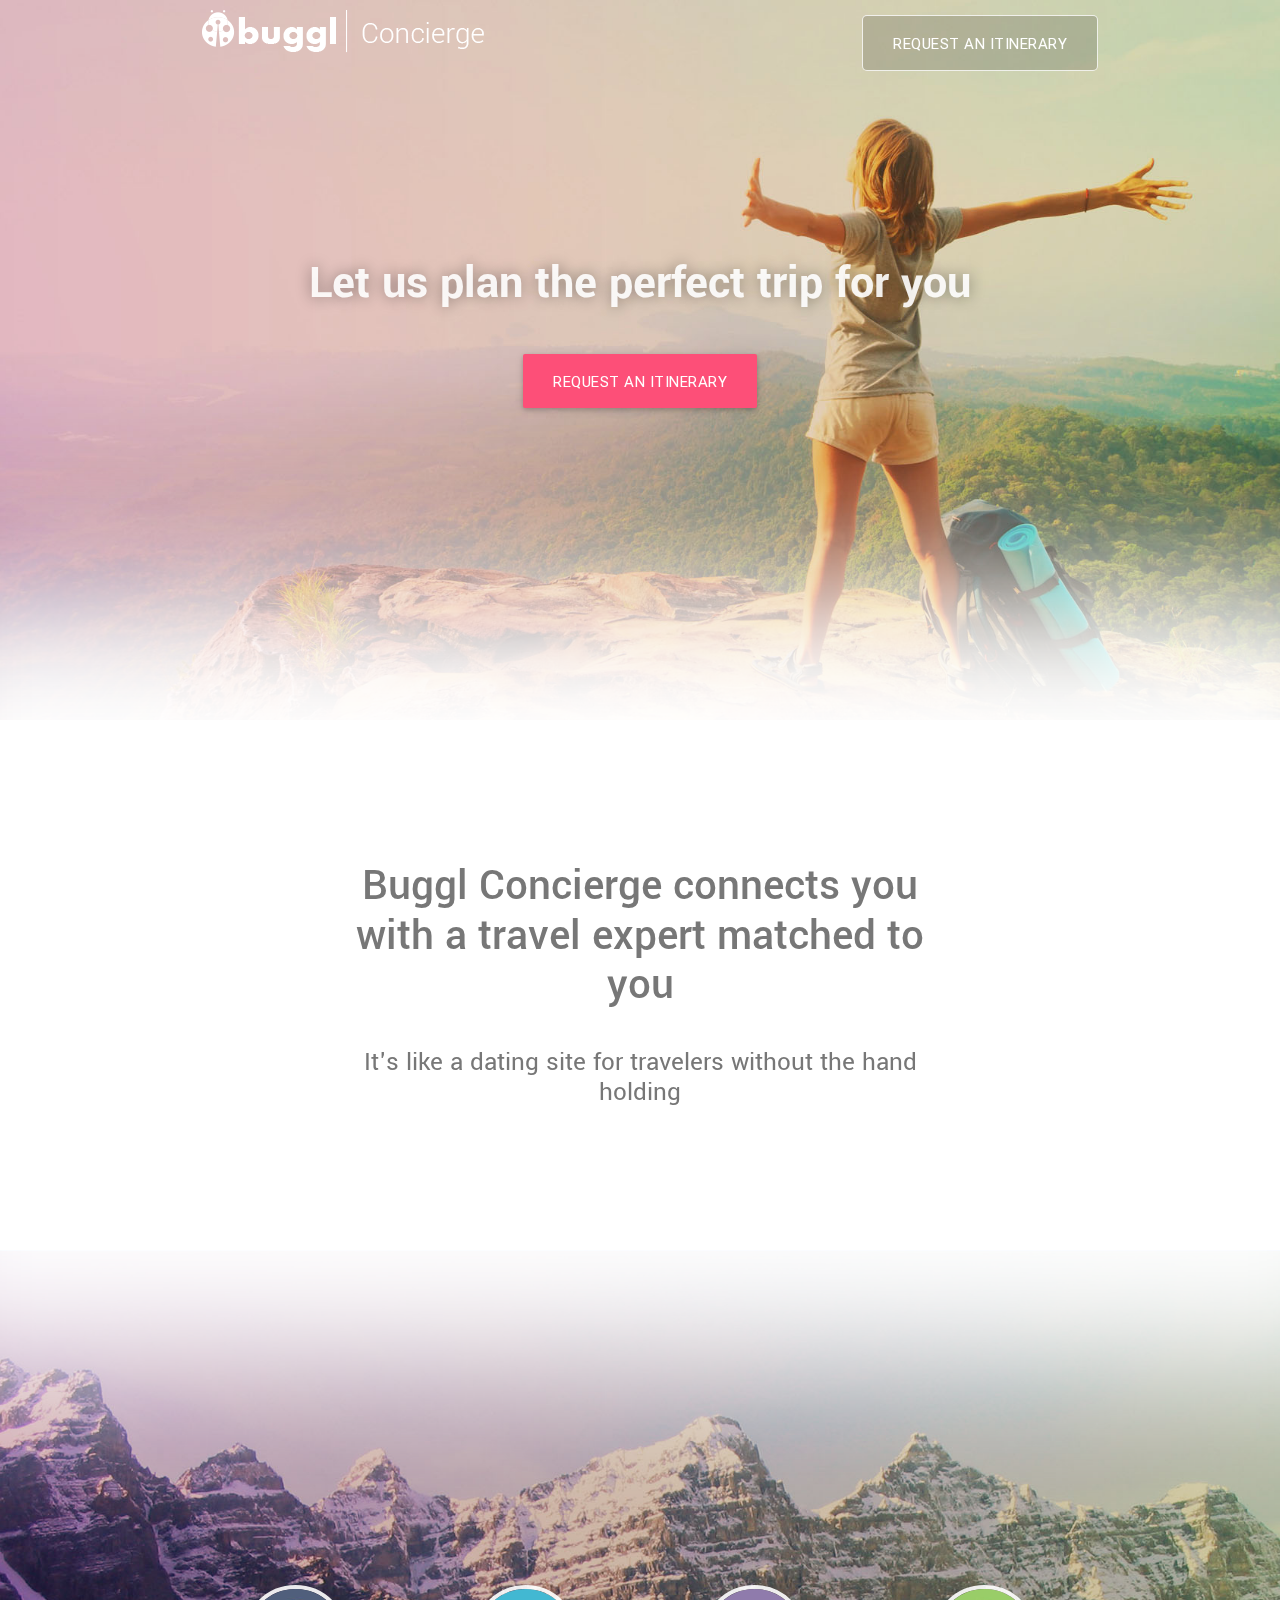
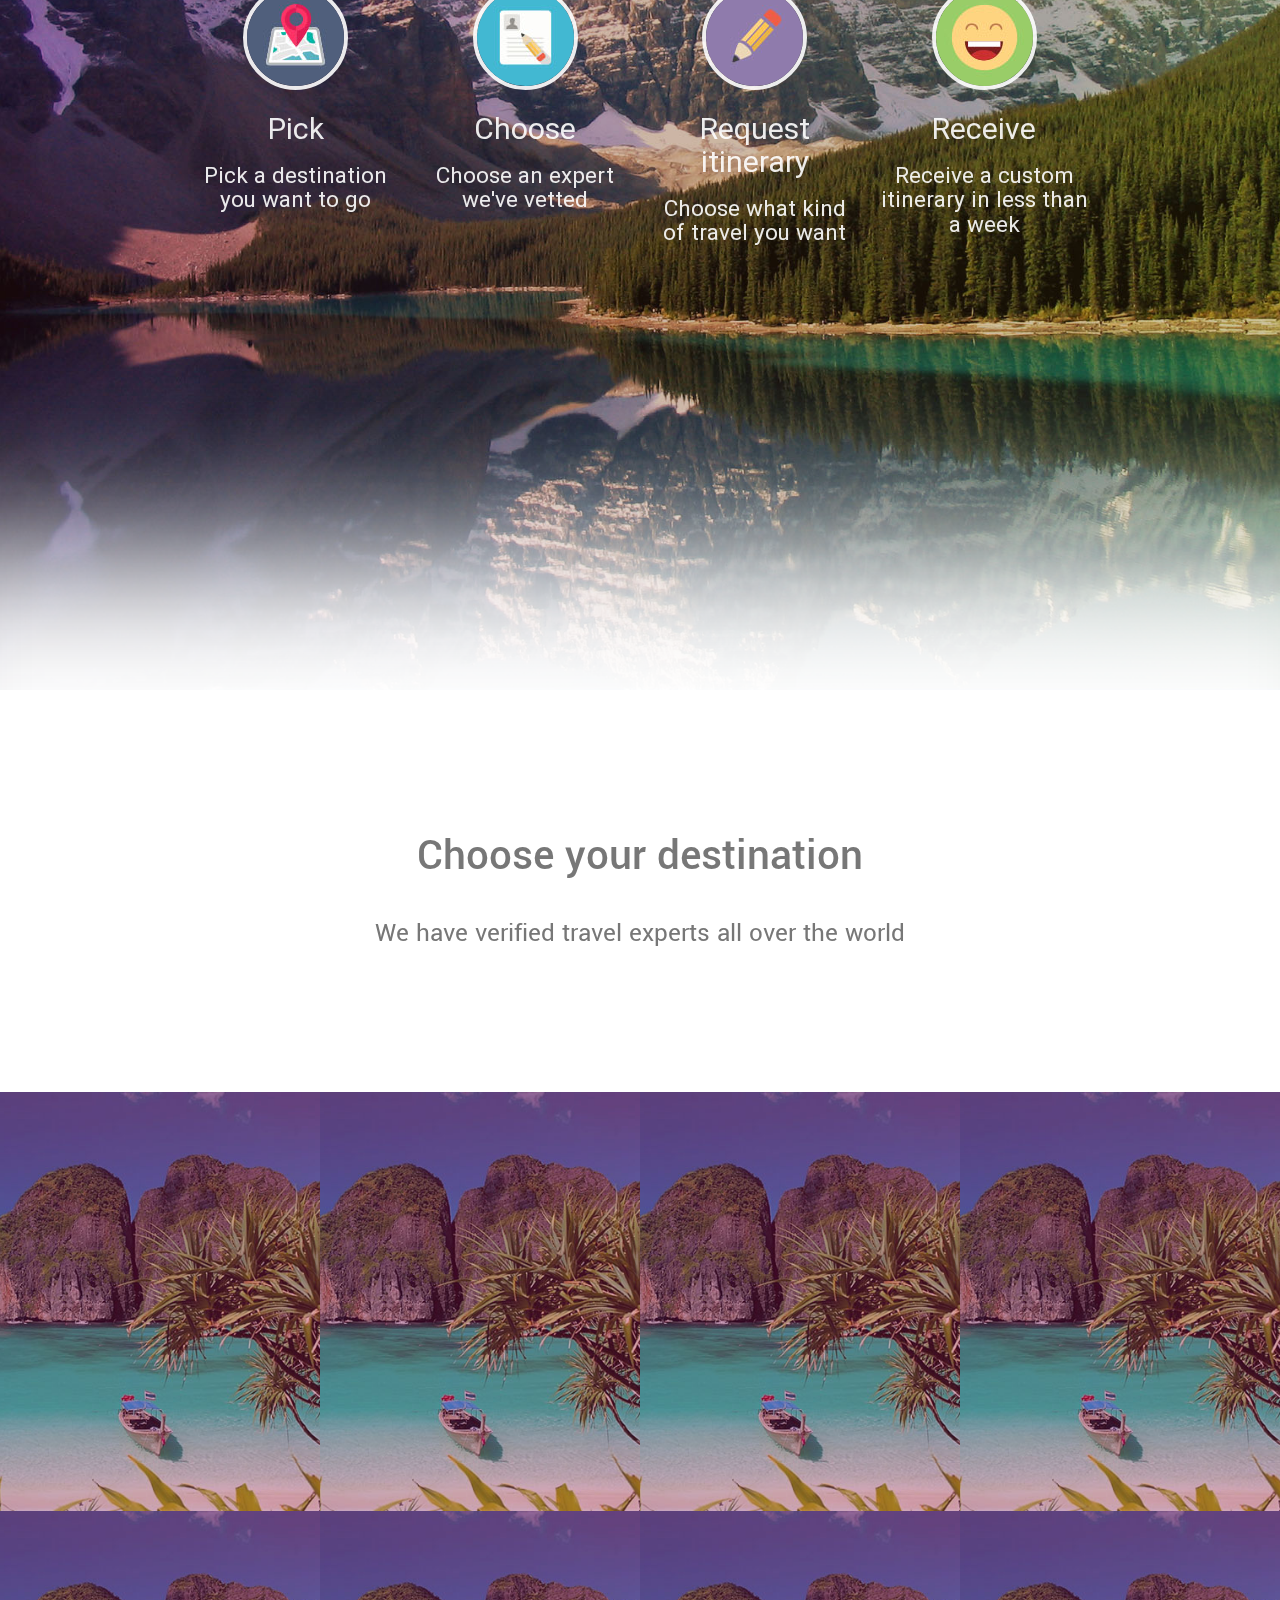
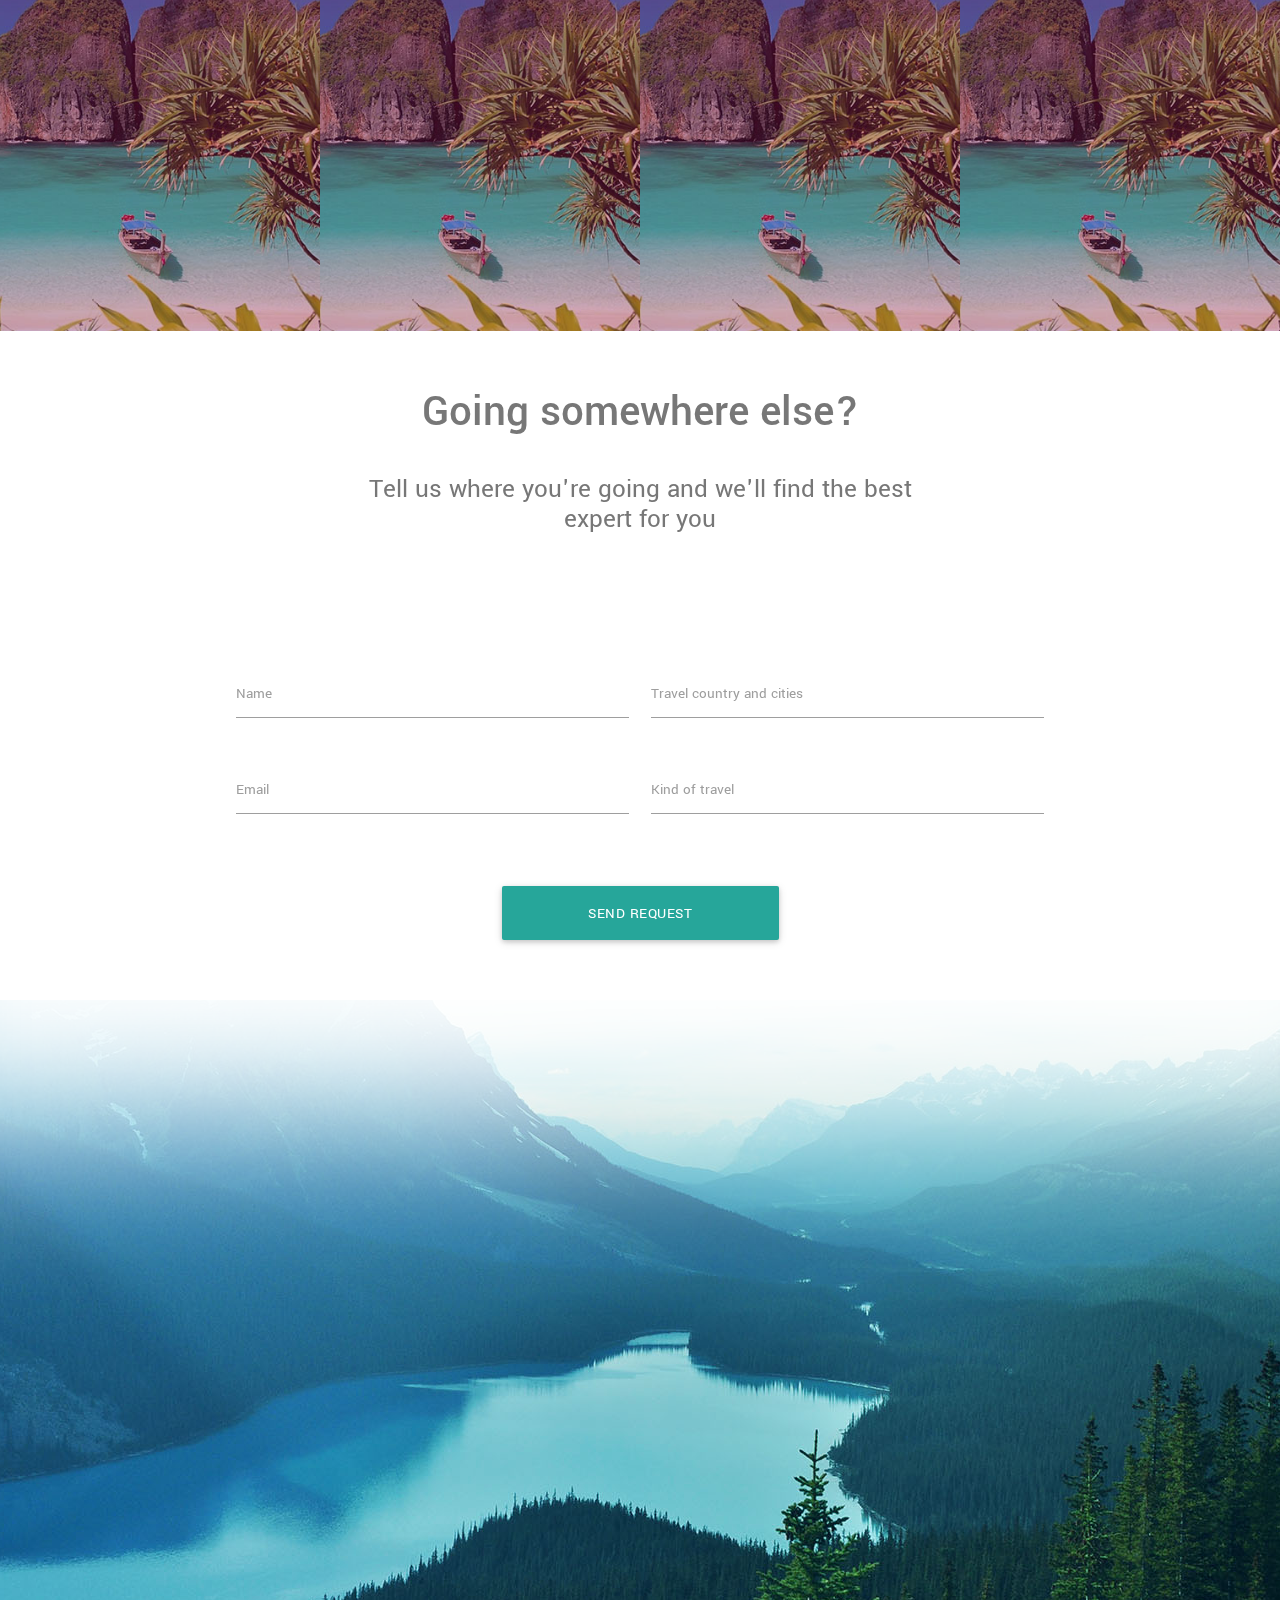
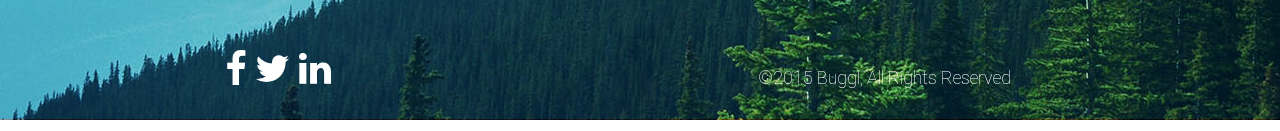
==== expert.html @ 56f1cafa "Navbar improved" ====
<!DOCTYPE html>
<html>
    <head>

        <meta http-equiv="Content-Type" content="text/html; charset=UTF-8"/>        

        <!--Let browser know website is optimized for mobile-->
        <meta name="viewport" content="width=device-width, initial-scale=1, maximum-scale=1.0, user-scalable=no"/>

        <!--Import Google Icon Font-->
        <link href="http://fonts.googleapis.com/icon?family=Material+Icons" rel="stylesheet">
        <link href='https://fonts.googleapis.com/css?family=Yantramanav:400,500,700,300,100' rel='stylesheet' type='text/css'>
        <link rel="stylesheet" href="https://maxcdn.bootstrapcdn.com/font-awesome/4.4.0/css/font-awesome.min.css">

        <!--Import materialize.css-->
        <link href="css/materialize.css" type="text/css" rel="stylesheet" media="screen,projection"/>
        <link href="css/style.css" type="text/css" rel="stylesheet" media="screen,projection"/>
        <link href="css/buggl.css" type="text/css" rel="stylesheet" media="screen,projection"/>

    </head>

    <body>

        <nav class="transparente" id="barra"  role="navigation">
            <div class="nav-wrapper container">
                <a id="logo-container" href="#" class="brand-logo"><img class="col s3" src="img/logo.png" alt="Logo"></a>
                <ul class="right hide-on-med-and-down">
                    <li><a href="#"  class="btn-large waves-effect waves-light col s2 offset-s6"  id="boton-nav">Request an Itinerary</a></li>
                </ul>

                <ul id="nav-mobile" class="side-nav">
                    <li><a href="#">Navbar Link</a></li>
                </ul>
                <a href="#" data-activates="nav-mobile" class="button-collapse"><i class="fa fa-bars" style="font-size: 2rem" ></i></a>
            </div>
        </nav>

        <!--Contenedor parallax-->
        <div id="index-banner" class="parallax-container">
            <div class="section no-pad-bot">
                <div class="container">
                    <br><br>
                    <div id="caja-opaca">

                        <div class="row center" id="primer-frame">
                            <h1 class="header col s12 light">Let us plan the perfect trip for you</h1>
                        </div>
                        <div class="row center">
                            <a href="#"  class="btn-large waves-effect waves-light fucsia">Request an Itinerary</a>
                        </div>
                    </div>

                    <br><br>

                </div>
            </div>
            <div class="border">
                <div class="parallax "><img width="1366" src="img/header-bg.jpg" alt="Guide the travel you really want"></div>
            </div>
        </div>
        <!--informacion-->
        <div class="row blurred-box">
            <div class="col s12 l6 offset-l3  center container">
                <h2>Buggl Concierge connects you with a travel expert matched to you</h2>
                <h3>It's like a dating site for travelers without the hand holding</h3>
            </div>
        </div>
        <!--Contenedor parallax 2-->
        <div id="steps-banner" class="parallax-container">
            <div class="section no-pad-bot">
                <div id="desc" class="container">
                    <br><br>
                    <div class="row">
                        <div class="col l3 s12 m6 center"> 
                            <img class="circle" src="img/icon1.jpg"/>
                            <h3>Pick</h3>
                            <h4>Pick a destination you want to go</h4>
                        </div>
                        <div class="col l3 s12 m6 center"> 
                            <img class="circle" src="img/icon2.jpg"/>
                            <h3>Choose</h3>
                            <h4>Choose an expert we've vetted</h4>
                        </div>
                        <div class="col l3 s12 m6 center"> 
                            <img class="circle" src="img/icon3.jpg"/>
                            <h3>Request itinerary</h3>
                            <h4>Choose what kind of travel you want</h4>
                        </div>
                        <div class="col l3 s12 m6 center"> 
                            <img class="circle" src="img/icon4.jpg"/>
                            <h3>Receive</h3>
                            <h4>Receive a custom itinerary in less than a week</h4>
                        </div>
                    </div>

                    <br><br>

                </div>
            </div>
            <div class="border">
                <div class="parallax "><img width="1366" src="img/header-expert-bg.jpg" alt="Guide the travel you really want"></div>
            </div>
        </div>
        <!--Info 2-->
        <div id="info-2" class="row blurred-box">
            <div class="col s12 l6 offset-l3  center container">
                <h2>Choose your destination</h2>
                <h3>We have verified travel experts all over the world</h3>
            </div>
        </div>

        <div id="destinations" >
            <div id="first-row" class="row">
                <img class="col s6 l3" src="img/cities.fw.png" />
                <img class="col s6 l3" src="img/cities.fw.png" />
                <img class="col s6 l3" src="img/cities.fw.png" />
                <img class="col s6 l3" src="img/cities.fw.png" />
            </div>
            <div class="row">
                <img class="col s6 l3" src="img/cities.fw.png" />
                <img class="col s6 l3" src="img/cities.fw.png" />
                <img class="col s6 l3" src="img/cities.fw.png" />
                <img class="col s6 l3" src="img/cities.fw.png" />
            </div>
        </div>
        <!--informacion-->
        <div id="blurred-form" class="row blurred-box">
            <div class="col s12 l6 offset-l3  center container">
                <h2>Going somewhere else?</h2>
                <h3>Tell us where you're going and we'll find the best expert for you</h3>
            </div>
            <div class="row">
                <form class="col s12 l8 offset-l2">
                    <div class="row">
                        <div class="input-field col s12 m6">
                            <input id="name" name="name" type="text" class="validate">
                            <label for="last_name">Name</label>
                        </div>
                        <div class="input-field col s12 m6">
                            <input id="destination" name="destination" type="text" class="validate">
                            <label for="destination">Travel country and cities</label>
                        </div>
                    </div>
                    <div class="row">
                        <div class="input-field col s12 m6">
                            <input id="email" name="email" type="email" class="validate">
                            <label for="last_name">Email</label>
                        </div>
                        <div class="input-field col s12 m6">
                            <input id="itinerary" name="itinerary" type="text" class="validate">
                            <label for="itinerary">Kind of travel</label>
                        </div>
                    </div>
                    <div class="row">
                        <button class="btn-large waves-effect waves-light col s12 m4 offset-m4" type="submit" name="action">Send Request
                        </button>
                    </div>


                </form>
            </div>
        </div>
        <!--Contenedor parallax 2-->
        <div id="footer-banner" class="parallax-container">
            <div class="border">
                <div class="parallax "><img  src="img/footer.fw.png" alt="Guide the travel you really want"></div>
            </div>
        </div>
        <div id="social-icons" class="row">
            <div class="col m3 offset-m2">
                <i class="fa fa-facebook"></i>
                <i class="fa fa-twitter"></i>
                <i class="fa fa-linkedin"></i>
                
            </div>
            <p class="col m5 offset-m2">©2015 Buggl, All Rights Reserved</p>
        </div>

        <script type="text/javascript" src="https://code.jquery.com/jquery-2.1.1.min.js"></script>
        <script type="text/javascript" src="js/materialize.min.js"></script>
        <script src="js/init.js"></script>
    </body>
</html>
---- css/style.css ----
/* Custom Stylesheet */
/**
 * Use this file to override Materialize files so you can update
 * the core Materialize files in the future
 *
 * Made By MaterializeCSS.com
 */

nav ul a,
nav .brand-logo {
  color: #444;
}

p {
  line-height: 2rem;
}

.button-collapse {
  color: #26a69a;
}

.parallax-container {
  min-height: 720px;
  line-height: 0;
  height: auto;
  color: rgba(255,255,255,.9);
}
  .parallax-container .section {
    width: 100%;
  }

@media only screen and (max-width : 992px) {
  .parallax-container .section {
    position: absolute;
    top: 40%;
  }
  #index-banner .section {
    top: 10%;
  }
}

@media only screen and (max-width : 600px) {
  #index-banner .section {
    top: 0;
  }
}

.icon-block {
  padding: 0 15px;
}
.icon-block .material-icons {
  font-size: inherit;
}

footer.page-footer {
  margin: 0;
}
---- css/buggl.css ----
.blurred-box{
    box-shadow: 0px 0px 10rem 10rem white;
    color:#777;
    font-family: 'Yantramanav', sans-serif;//
    height: 28rem;
    padding: 7rem 0 7rem 0;
    z-index: 1000;
}
.blurred-box h2{
    position:relative;
    font-size: 3rem;
    font-weight: 500;
    
}

.blurred-box h3{
    position:relative;
    font-size: 1.8rem;
    font-weight: 400;
}
.fucsia{
    background-color: #FD4F78;
}
#primer-frame{
    margin-top: 14rem;
}

#primer-frame h1{
    font-family: 'Yantramanav', sans-serif;
    font-size: 3.2rem;
    font-weight: bolder;
    text-shadow: 0px 0px 15px rgba(0,0,0,0.4);
}

nav{
    position: fixed;
    padding: 10px;
    z-index: 1000;
}
nav img{
    width: 100%;
}

.transparente{
    background-color: rgba(0,0,0,0);
}
#boton-nav{
    background-color: rgba(0,0,0,0.15);
    /*margin-right: 10px;*/
    border:solid 1px rgba(255,255,255,0.8);
    box-shadow: none;
    border-radius: 5px;
    /*height: 40px;*/
    /*line-height: 40px;*/
}

#steps-banner{
    padding-top: 25%;
}
#desc h3{
    font-size: 2rem;
}
#desc h4{
    font-size: 1.5rem;
}
#desc img{
    border:solid 4px;
}
#destinations img{
    padding: 0;
}
#first-row{
    margin-bottom: 0 !important;
    /* z-index: 0; */
}
.image h3{
    text-shadow: 3px 2px 9px rgba(0, 0, 0, 0.7);
    color: white;
    position: absolute;
    /*margin:3rem 0 0 5rem;*/
    text-align: center;
    /*clear: both;*/
}

.image { 
   position: relative; 
   width: 100%; 
}
form{
    margin-top: 7rem;
}
form button{
    margin-top:2.5rem;
}

#social-icons{
    margin-top: -5rem;
    font-size: 2.5rem;
    color: white;
}
#social-icons p{
    font-size: 1.2rem;
    font-weight:  lighter;
}

#blurred-form{
    padding: 0;
}
#info-2{
    z-index: 1000;
}
#destinations{
    z-index: 0;
}

#barra{
    box-shadow: none;
}
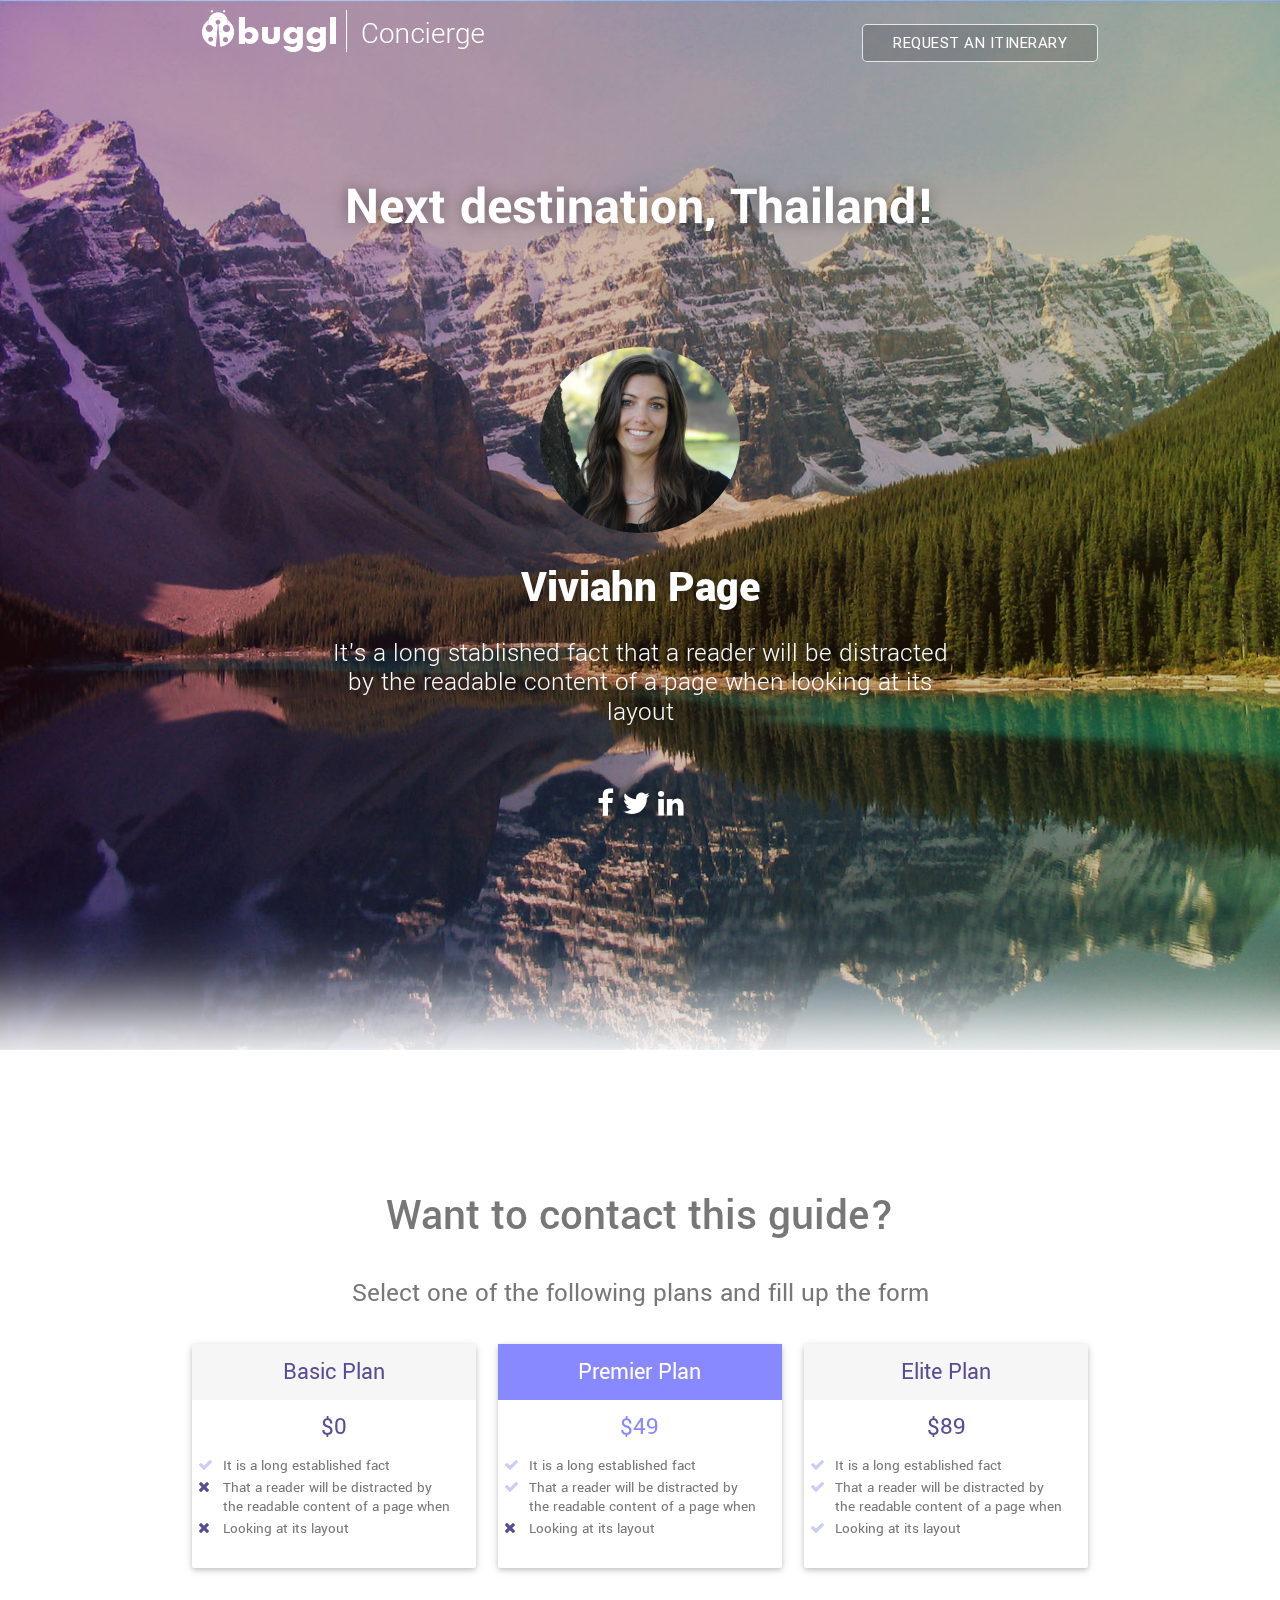
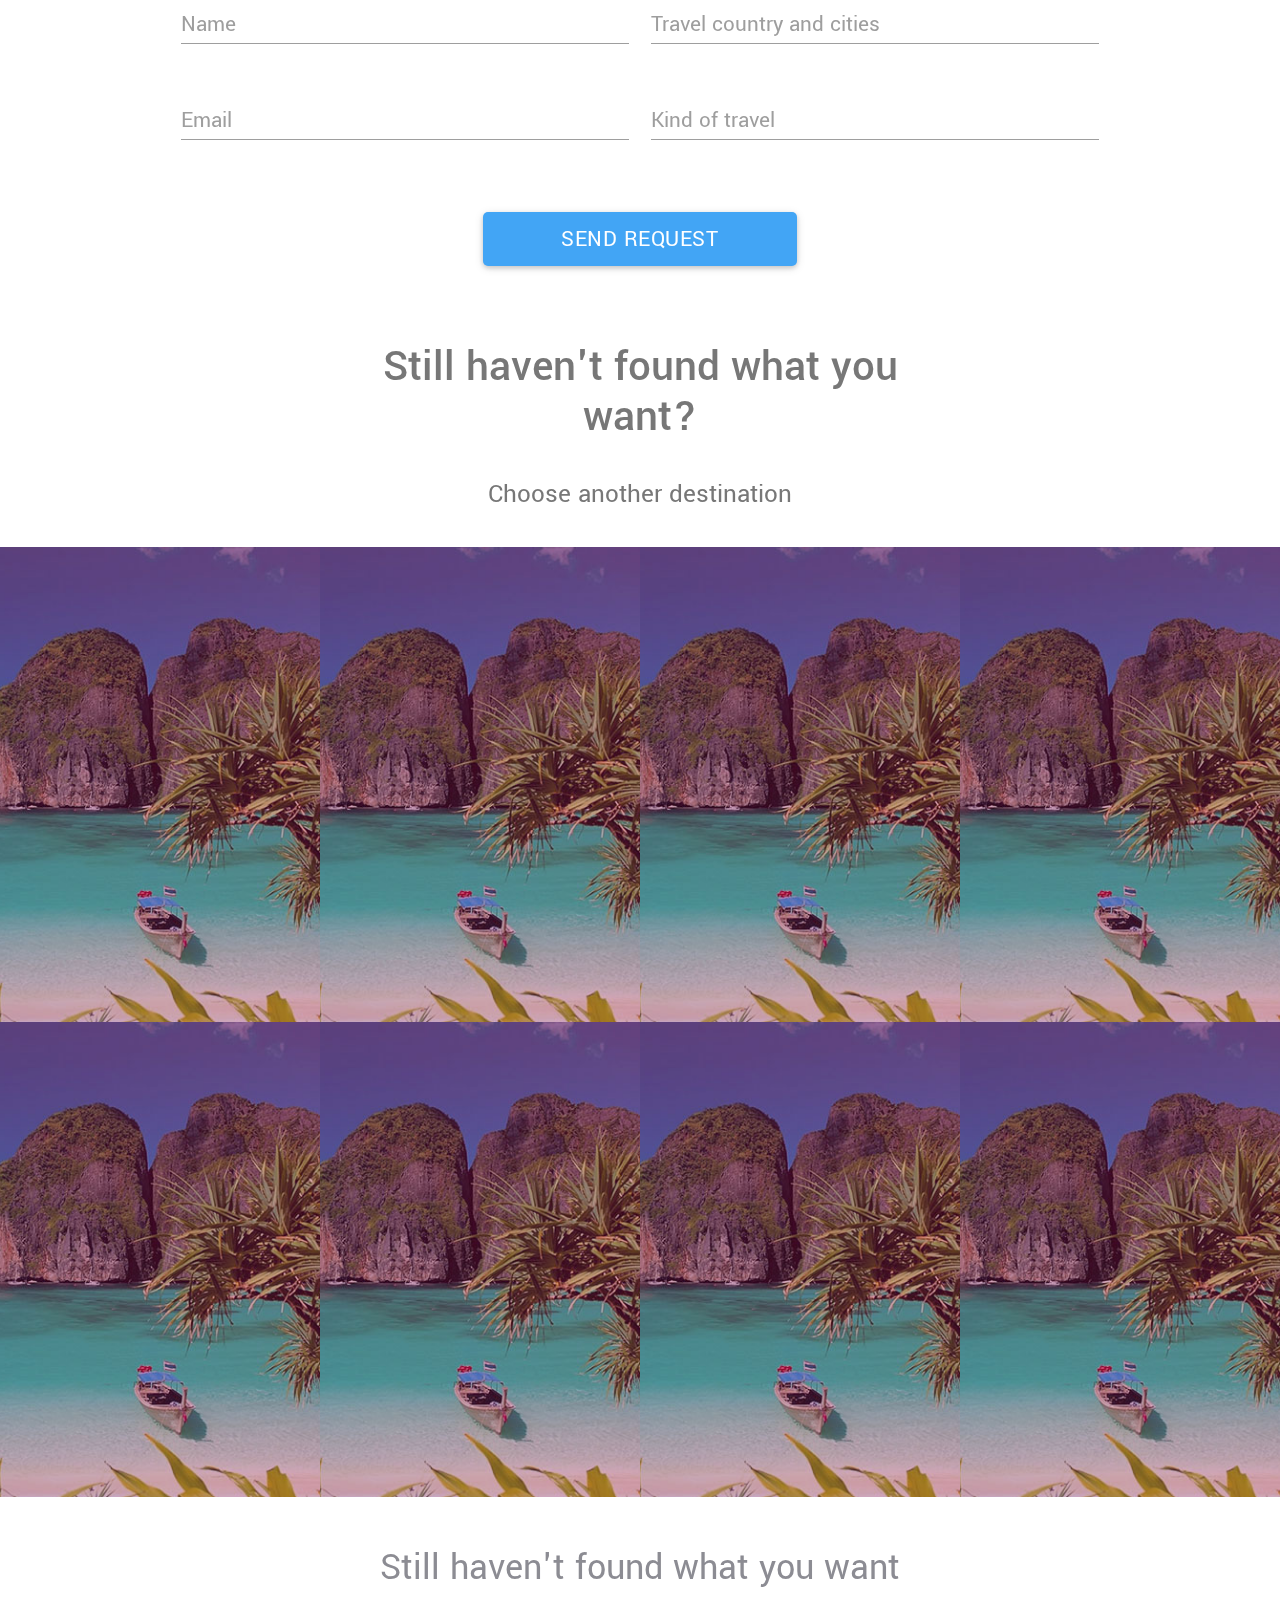
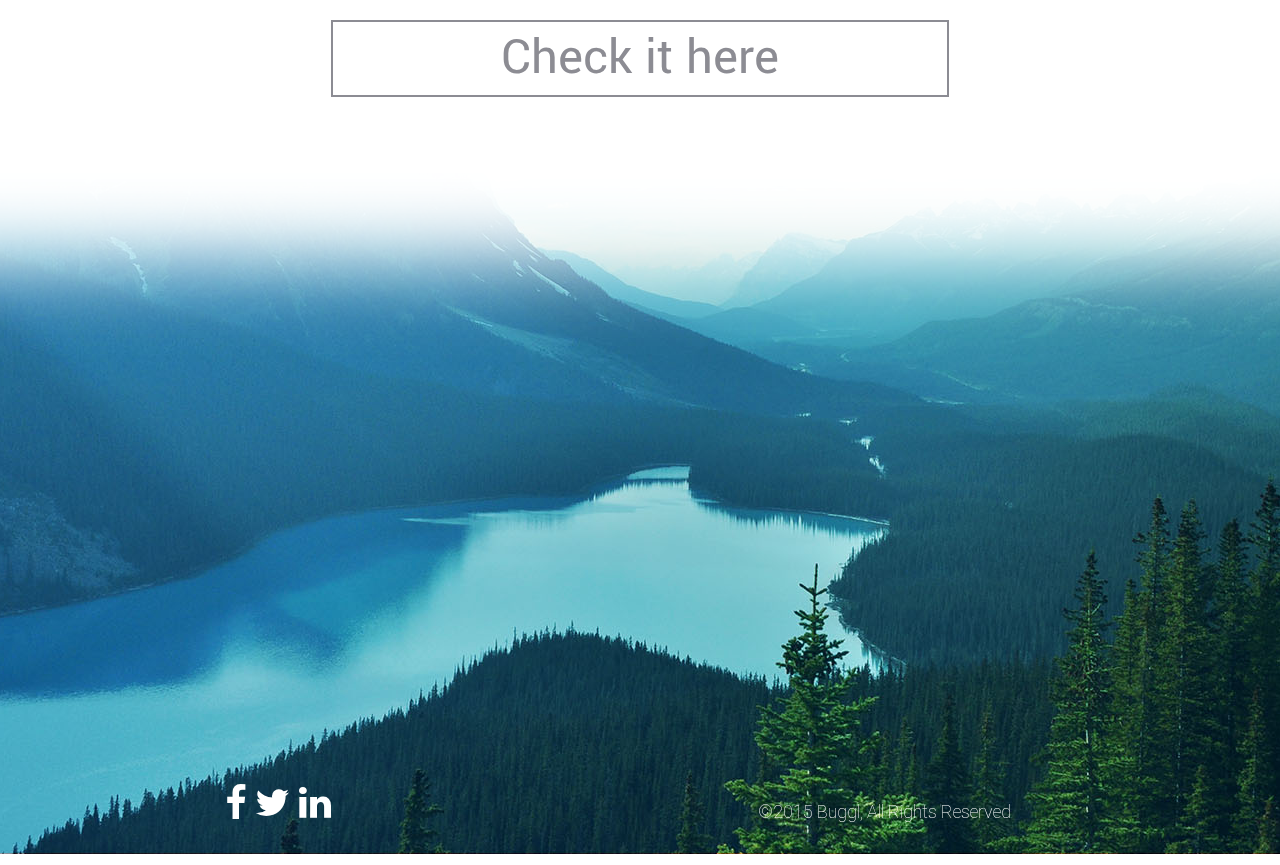
==== commit 10f5f76a: "Second page (it still is neeeded to fix the form)" ====
--- a/expert.html
+++ b/expert.html
@@ -16,18 +16,17 @@
         <link href="css/materialize.css" type="text/css" rel="stylesheet" media="screen,projection"/>
         <link href="css/style.css" type="text/css" rel="stylesheet" media="screen,projection"/>
         <link href="css/buggl.css" type="text/css" rel="stylesheet" media="screen,projection"/>
+        <link href="css/expert.css" type="text/css" rel="stylesheet" media="screen,projection"/>
 
     </head>
 
     <body>
-
         <nav class="transparente" id="barra"  role="navigation">
             <div class="nav-wrapper container">
                 <a id="logo-container" href="#" class="brand-logo"><img class="col s3" src="img/logo.png" alt="Logo"></a>
                 <ul class="right hide-on-med-and-down">
-                    <li><a href="#"  class="btn-large waves-effect waves-light col s2 offset-s6"  id="boton-nav">Request an Itinerary</a></li>
+                    <li><a href="#"  class="btn waves-effect waves-light col s2 offset-s6"  id="btn-nav">Request an Itinerary</a></li>
                 </ul>
-
                 <ul id="nav-mobile" class="side-nav">
                     <li><a href="#">Navbar Link</a></li>
                 </ul>
@@ -40,74 +39,186 @@
             <div class="section no-pad-bot">
                 <div class="container">
                     <br><br>
-                    <div id="caja-opaca">
-
-                        <div class="row center" id="primer-frame">
-                            <h1 class="header col s12 light">Let us plan the perfect trip for you</h1>
-                        </div>
-                        <div class="row center">
-                            <a href="#"  class="btn-large waves-effect waves-light fucsia">Request an Itinerary</a>
-                        </div>
-                    </div>
-
+                    <div id="caja-opaca" class="center">
+                        <div class="row" id="primer-frame">
+                            <h2 class="header col s12 light">Next destination, Thailand!</h2>                            
+                        </div>
+                        <div class="row">
+                            <img src="img/expert.fw.png" class="circle ">
+                        </div>
+                        <h1>Viviahn Page</h1>
+                        <div class="container">
+                            <h3>It's a long stablished fact that a reader will be distracted by the readable content of a page when looking at its layout</h3>
+                        </div>
+                        <div id="social-expert">
+                            <i class="fa fa-facebook"></i>
+                            <i class="fa fa-twitter"></i>
+                            <i class="fa fa-linkedin"></i>
+                        </div>
+
+                    </div>
                     <br><br>
-
                 </div>
             </div>
             <div class="border">
-                <div class="parallax "><img width="1366" src="img/header-bg.jpg" alt="Guide the travel you really want"></div>
-            </div>
-        </div>
+                <div class="parallax "><img  src="img/header-expert-bg.jpg" alt="Guide the travel you really want"></div>
+            </div>
+        </div>
+
         <!--informacion-->
         <div class="row blurred-box">
             <div class="col s12 l6 offset-l3  center container">
-                <h2>Buggl Concierge connects you with a travel expert matched to you</h2>
-                <h3>It's like a dating site for travelers without the hand holding</h3>
-            </div>
-        </div>
-        <!--Contenedor parallax 2-->
-        <div id="steps-banner" class="parallax-container">
-            <div class="section no-pad-bot">
-                <div id="desc" class="container">
-                    <br><br>
-                    <div class="row">
-                        <div class="col l3 s12 m6 center"> 
-                            <img class="circle" src="img/icon1.jpg"/>
-                            <h3>Pick</h3>
-                            <h4>Pick a destination you want to go</h4>
-                        </div>
-                        <div class="col l3 s12 m6 center"> 
-                            <img class="circle" src="img/icon2.jpg"/>
-                            <h3>Choose</h3>
-                            <h4>Choose an expert we've vetted</h4>
-                        </div>
-                        <div class="col l3 s12 m6 center"> 
-                            <img class="circle" src="img/icon3.jpg"/>
-                            <h3>Request itinerary</h3>
-                            <h4>Choose what kind of travel you want</h4>
-                        </div>
-                        <div class="col l3 s12 m6 center"> 
-                            <img class="circle" src="img/icon4.jpg"/>
-                            <h3>Receive</h3>
-                            <h4>Receive a custom itinerary in less than a week</h4>
-                        </div>
-                    </div>
-
-                    <br><br>
-
+                <h2>Want to contact this guide?</h2>
+                <h3>Select one of the following plans and fill up the form</h3>
+            </div>
+            <!--Form-->
+            <div class="container center">
+                <div id="errores">
                 </div>
-            </div>
-            <div class="border">
-                <div class="parallax "><img width="1366" src="img/header-expert-bg.jpg" alt="Guide the travel you really want"></div>
-            </div>
-        </div>
-        <!--Info 2-->
-        <div id="info-2" class="row blurred-box">
+
+                <div class="row">
+                    <!--Plan1-->
+                    <div class="col s4">
+                        <div class="card-panel unchecked">
+                            <h4>Basic Plan</h4> 
+                            <h5>$0</h5>
+                            <ul>
+                                <li>
+                                    <div  class="row car">
+                                        <div class="lis col s1">
+                                            <i class="fa fa-check "></i>
+                                        </div>
+                                        <div class="di col s10">It is a long established fact</div>
+                                    </div>
+                                </li>
+                                <li>
+                                    <div  class="row car">
+                                        <div class="lis col s1">
+                                            <i class="fa fa-times "></i>
+                                        </div>
+                                        <div class="di col s10">That a reader will be distracted by the readable content of a page when</div>
+                                    </div>
+                                </li>
+                                <li>
+                                    <div  class="row car">
+                                        <div class="lis col s1">
+                                            <i class="fa fa-times "></i>
+                                        </div>
+                                        <div class="di col s10">Looking at its layout</div>
+                                    </div>
+                                </li>
+                            </ul>
+
+
+                        </div>
+                    </div>
+                    <!--Plan2-->
+                    <div class="col s4">
+                        <div class="card-panel checked">
+                            <h4>Premier Plan</h4> 
+                            <h5>$49</h5>
+                            <ul>
+                                <li>
+                                    <div  class="row car">
+                                        <div class="lis col s1">
+                                            <i class="fa fa-check "></i>
+                                        </div>
+                                        <div class="di col s10">It is a long established fact</div>
+                                    </div>
+                                </li>
+                                <li>
+                                    <div  class="row car">
+                                        <div class="lis col s1">
+                                            <i class="fa fa-check "></i>
+                                        </div>
+                                        <div class="di col s10">That a reader will be distracted by the readable content of a page when</div>
+                                    </div>
+                                </li>
+                                <li>
+                                    <div  class="row car">
+                                        <div class="lis col s1">
+                                            <i class="fa fa-times "></i>
+                                        </div>
+                                        <div class="di col s10">Looking at its layout</div>
+                                    </div>
+                                </li>
+                            </ul>
+
+
+                        </div>
+                    </div>
+                    <!--Plan3-->
+                    <div class="col s4">
+                        <div class="card-panel unchecked">
+                            <h4>Elite Plan</h4> 
+                            <h5>$89</h5>
+                            <ul>
+                                <li>
+                                    <div  class="row car">
+                                        <div class="lis col s1">
+                                            <i class="fa fa-check "></i>
+                                        </div>
+                                        <div class="di col s10">It is a long established fact</div>
+                                    </div>
+                                </li>
+                                <li>
+                                    <div  class="row car">
+                                        <div class="lis col s1">
+                                            <i class="fa fa-check "></i>
+                                        </div>
+                                        <div class="di col s10">That a reader will be distracted by the readable content of a page when</div>
+                                    </div>
+                                </li>
+                                <li>
+                                    <div  class="row car">
+                                        <div class="lis col s1">
+                                            <i class="fa fa-check "></i>
+                                        </div>
+                                        <div class="di col s10">Looking at its layout</div>
+                                    </div>
+                                </li>
+                            </ul>
+
+
+                        </div>
+                    </div>
+                    <form id="buggl_form">
+                        <div class="row">
+                            <div class="input-field col s12 m6">
+                                <input id="name" name="name" type="text" class="validate">
+                                <label for="last_name">Name</label>
+                            </div>
+                            <div class="input-field col s12 m6">
+                                <input id="destination" name="destination" type="text" class="validate">
+                                <label for="destination">Travel country and cities</label>
+                            </div>
+                        </div>
+                        <div class="row">
+                            <div class="input-field col s12 m6">
+                                <input id="email" name="email" type="email" class="validate">
+                                <label for="last_name">Email</label>
+                            </div>
+                            <div class="input-field col s12 m6">
+                                <input id="itinerary" name="itinerary" type="text" class="validate">
+                                <label for="itinerary">Kind of travel</label>
+                            </div>
+                        </div>
+                        <div class="row">
+                            <button class="btn-large waves-effect waves-light col s12 m4 offset-m4 blue lighten-1" type="submit" name="action" id="btn-send">Send Request</button>
+                        </div>
+
+                    </form>
+                </div>
+            </div>
             <div class="col s12 l6 offset-l3  center container">
-                <h2>Choose your destination</h2>
-                <h3>We have verified travel experts all over the world</h3>
-            </div>
-        </div>
+                <h2>Still haven't found what you want?</h2>
+                <h3>Choose another destination</h3>
+            </div>
+        </div>
+
+
+
+
 
         <div id="destinations" >
             <div id="first-row" class="row">
@@ -124,40 +235,10 @@
             </div>
         </div>
         <!--informacion-->
-        <div id="blurred-form" class="row blurred-box">
-            <div class="col s12 l6 offset-l3  center container">
-                <h2>Going somewhere else?</h2>
-                <h3>Tell us where you're going and we'll find the best expert for you</h3>
-            </div>
-            <div class="row">
-                <form class="col s12 l8 offset-l2">
-                    <div class="row">
-                        <div class="input-field col s12 m6">
-                            <input id="name" name="name" type="text" class="validate">
-                            <label for="last_name">Name</label>
-                        </div>
-                        <div class="input-field col s12 m6">
-                            <input id="destination" name="destination" type="text" class="validate">
-                            <label for="destination">Travel country and cities</label>
-                        </div>
-                    </div>
-                    <div class="row">
-                        <div class="input-field col s12 m6">
-                            <input id="email" name="email" type="email" class="validate">
-                            <label for="last_name">Email</label>
-                        </div>
-                        <div class="input-field col s12 m6">
-                            <input id="itinerary" name="itinerary" type="text" class="validate">
-                            <label for="itinerary">Kind of travel</label>
-                        </div>
-                    </div>
-                    <div class="row">
-                        <button class="btn-large waves-effect waves-light col s12 m4 offset-m4" type="submit" name="action">Send Request
-                        </button>
-                    </div>
-
-
-                </form>
+        <div class="row blurred-box">
+            <div class="col s12 l6 offset-l3  center container check-here">
+                <h2>Still haven't found what you want</h2>
+                <a><h3>Check it here</h3></a>
             </div>
         </div>
         <!--Contenedor parallax 2-->
@@ -171,7 +252,7 @@
                 <i class="fa fa-facebook"></i>
                 <i class="fa fa-twitter"></i>
                 <i class="fa fa-linkedin"></i>
-                
+
             </div>
             <p class="col m5 offset-m2">©2015 Buggl, All Rights Reserved</p>
         </div>
--- a/css/buggl.css
+++ b/css/buggl.css
@@ -1,16 +1,15 @@
+
 .blurred-box{
-    box-shadow: 0px 0px 10rem 10rem white;
-    color:#777;
-    font-family: 'Yantramanav', sans-serif;//
-    height: 28rem;
-    padding: 7rem 0 7rem 0;
-    z-index: 1000;
+    box-shadow: 0px 0px 5rem 10rem white;
+    color:#777;    
+    
+    /* z-index: 1000 !important; */
 }
 .blurred-box h2{
     position:relative;
     font-size: 3rem;
     font-weight: 500;
-    
+
 }
 
 .blurred-box h3{
@@ -21,9 +20,7 @@
 .fucsia{
     background-color: #FD4F78;
 }
-#primer-frame{
-    margin-top: 14rem;
-}
+
 
 #primer-frame h1{
     font-family: 'Yantramanav', sans-serif;
@@ -44,16 +41,12 @@
 .transparente{
     background-color: rgba(0,0,0,0);
 }
-#boton-nav{
+#btn-nav{
     background-color: rgba(0,0,0,0.15);
-    /*margin-right: 10px;*/
     border:solid 1px rgba(255,255,255,0.8);
     box-shadow: none;
     border-radius: 5px;
-    /*height: 40px;*/
-    /*line-height: 40px;*/
 }
-
 #steps-banner{
     padding-top: 25%;
 }
@@ -69,9 +62,10 @@
 #destinations img{
     padding: 0;
 }
+
 #first-row{
     margin-bottom: 0 !important;
-    /* z-index: 0; */
+     z-index: 0; 
 }
 .image h3{
     text-shadow: 3px 2px 9px rgba(0, 0, 0, 0.7);
@@ -83,8 +77,8 @@
 }
 
 .image { 
-   position: relative; 
-   width: 100%; 
+    position: relative; 
+    width: 100%; 
 }
 form{
     margin-top: 7rem;
@@ -92,7 +86,9 @@
 form button{
     margin-top:2.5rem;
 }
-
+.input-field label,#btn-send{
+    font-size: 1.5rem;
+}
 #social-icons{
     margin-top: -5rem;
     font-size: 2.5rem;
@@ -109,10 +105,14 @@
 #info-2{
     z-index: 1000;
 }
-#destinations{
-    z-index: 0;
+#barra{
+    box-shadow: none;
 }
 
-#barra{
-    box-shadow: none;
+#btn-send{
+    border-radius: 5px;
+}
+
+li{
+    list-style: none !important;
 }--- a/css/expert.css
+++ b/css/expert.css
@@ -0,0 +1,123 @@
+#index-banner{
+    min-height: 70rem;
+    font-family: 'Yantramanav', sans-serif;
+    text-shadow: 0px 0px 15px rgba(0,0,0,0.4);
+    color:#fff;
+}
+#index-banner h1{
+    font-weight: 900;
+    font-size: 3rem;
+}
+#index-banner h3{
+    font-size:1.8rem;
+    font-weight: 300;
+    text-shadow: 0px 0px 10px rgba(0,0,0,0.6);
+    margin-bottom: 4rem;
+}
+#index-banner img{
+    max-width: 200px;
+    margin-top:3rem;
+}
+#primer-frame{
+    margin-top: 8rem;
+
+}
+#primer-frame h2{
+    position: relative;
+    font-weight: 700;
+}
+#social-expert{
+    font-size: 2rem;
+}
+.blurred-box{
+    font-family: 'Yantramanav', sans-serif;
+}
+
+/*[type="radio"]:not(:checked) + label:before {
+    border-radius: 0px;
+}
+[type="radio"] + label:before, [type="radio"] + label:after{
+     right: 0; 
+    left:auto;
+    top: 0.7rem;
+}
+[type="radio"]:checked + label:after{
+    border: 2px solid rgb(255, 255, 255);
+    background-color: #5626A6;
+    border-radius: 20%;
+}
+
+.plan{
+    border:1px solid;
+}*/
+
+.card-panel{
+    padding: 0px;
+    padding-bottom: 1rem;
+}
+.card-panel h4{
+    font-size: 1.6rem;
+    padding: 1rem 0 1rem 0;
+}
+.checked{
+    border-color: #8989ff;
+}
+.checked h4{
+    background-color: #8989ff;
+    color: white;
+}
+.checked h5{
+    color: #8989ff;
+}
+.unchecked{
+    border-color: #594B95;
+}
+.unchecked h4{
+    background-color: #F6F6F6;
+    color:  #594B95;
+}
+.unchecked h5{
+    color:  #594B95;
+}
+
+.card-panel ul{
+    text-align: left;
+
+
+}
+.card-panel li{
+    list-style-type: none;
+    margin-left: 0.4rem;
+}
+
+.lis{
+    margin: 0 0 0 0rem;
+}
+
+
+.car{
+    margin-bottom: 3px;
+}
+.fa-check{
+    color: #ccccf8;
+}
+.fa-times{
+    color: #594B95;
+}
+.check-here{
+    color: #8C8C93;
+}
+.check-here h2{
+    font-size: 2.5rem;
+    font-weight: normal;
+}
+.check-here h3{
+    font-size: 3.5rem;
+    border: #8C8C93 solid 2px;
+    padding: 0.5rem;
+    font-weight: normal;
+}
+.check-here a{
+    color: #8C8C93;
+    
+}
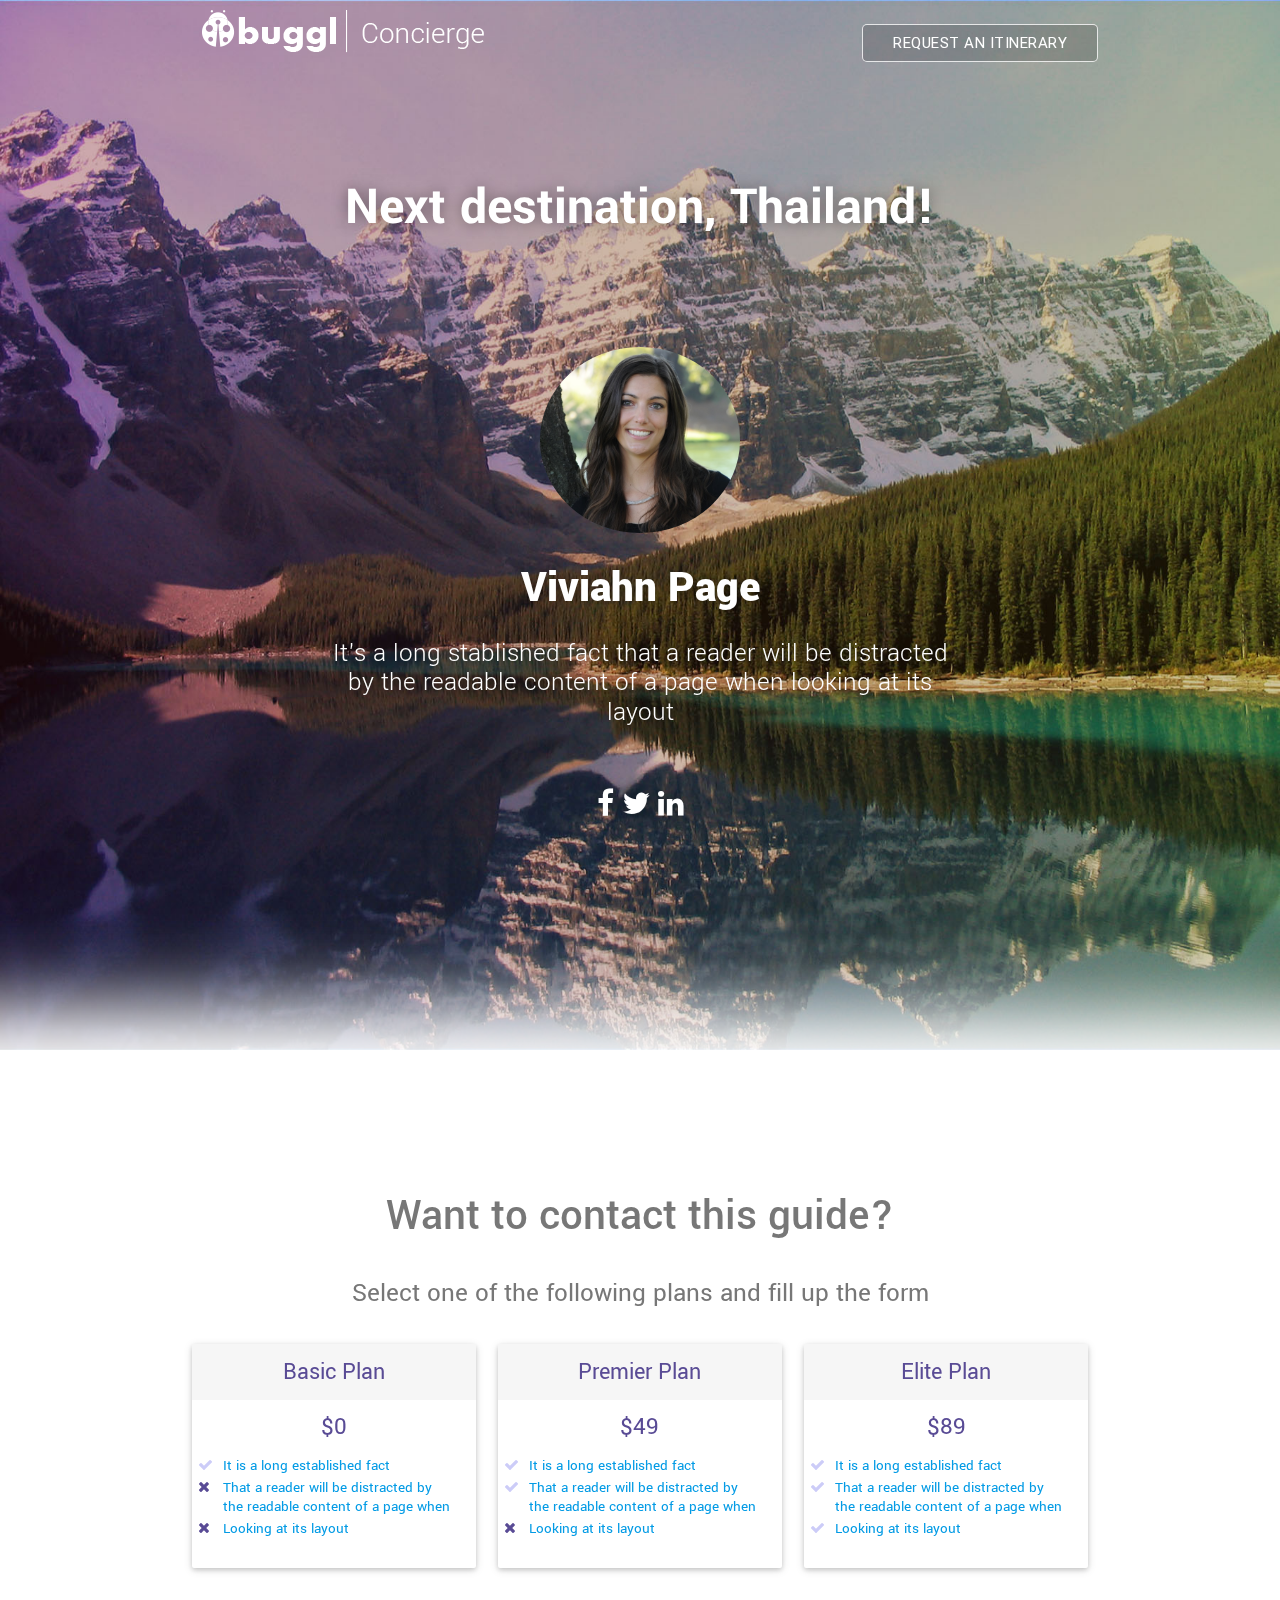
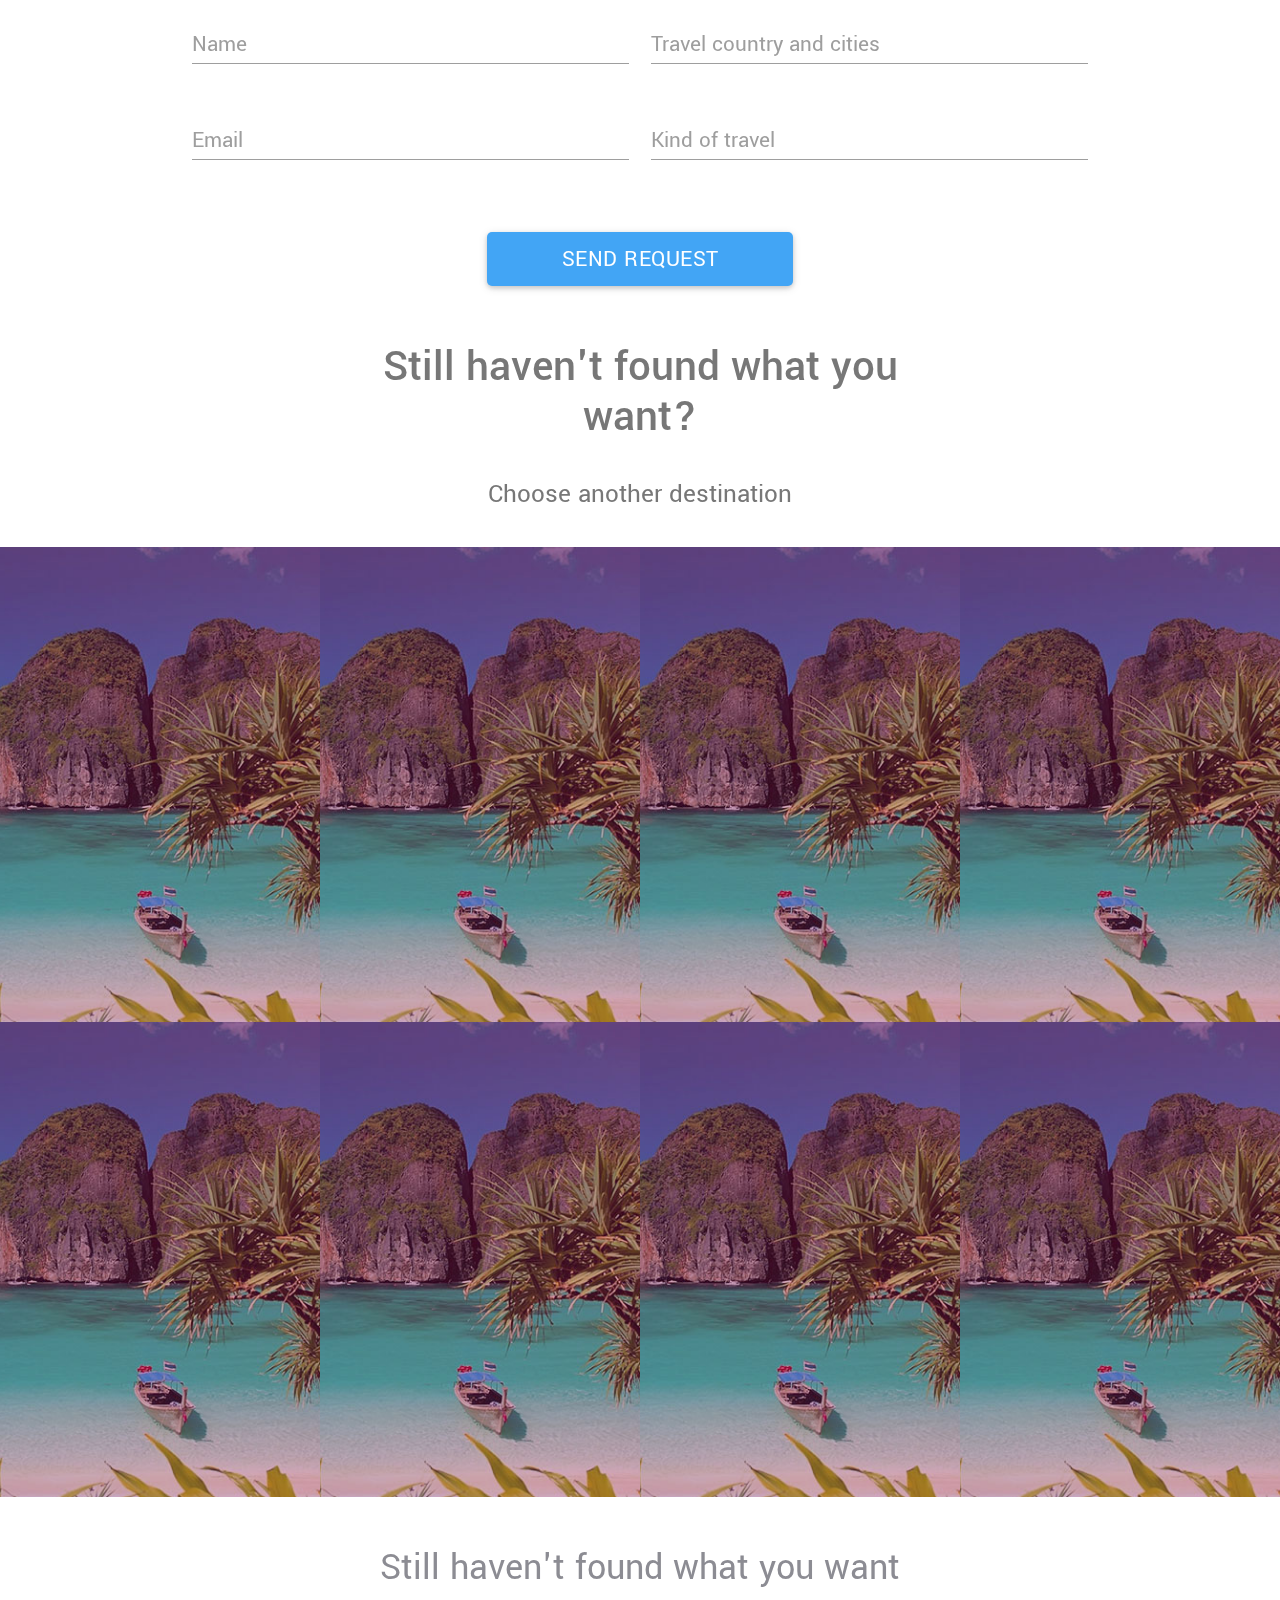
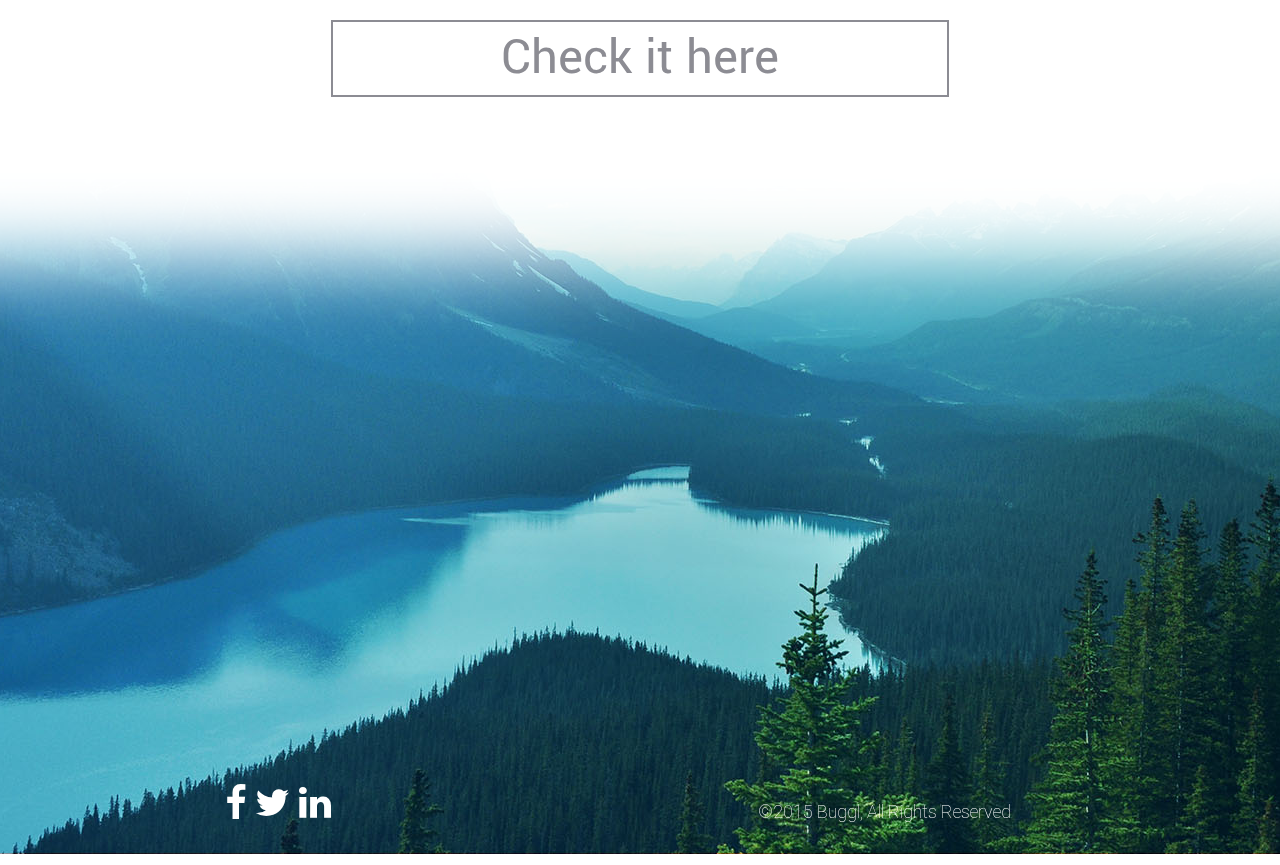
==== commit 06a0313b: "Validating form and adding javascript for fix radio buttons" ====
--- a/expert.html
+++ b/expert.html
@@ -76,145 +76,154 @@
                 <div id="errores">
                 </div>
 
-                <div class="row">
-                    <!--Plan1-->
-                    <div class="col s4">
-                        <div class="card-panel unchecked">
-                            <h4>Basic Plan</h4> 
-                            <h5>$0</h5>
-                            <ul>
-                                <li>
-                                    <div  class="row car">
-                                        <div class="lis col s1">
-                                            <i class="fa fa-check "></i>
-                                        </div>
-                                        <div class="di col s10">It is a long established fact</div>
-                                    </div>
-                                </li>
-                                <li>
-                                    <div  class="row car">
-                                        <div class="lis col s1">
-                                            <i class="fa fa-times "></i>
-                                        </div>
-                                        <div class="di col s10">That a reader will be distracted by the readable content of a page when</div>
-                                    </div>
-                                </li>
-                                <li>
-                                    <div  class="row car">
-                                        <div class="lis col s1">
-                                            <i class="fa fa-times "></i>
-                                        </div>
-                                        <div class="di col s10">Looking at its layout</div>
-                                    </div>
-                                </li>
-                            </ul>
-
-
-                        </div>
-                    </div>
-                    <!--Plan2-->
-                    <div class="col s4">
-                        <div class="card-panel checked">
-                            <h4>Premier Plan</h4> 
-                            <h5>$49</h5>
-                            <ul>
-                                <li>
-                                    <div  class="row car">
-                                        <div class="lis col s1">
-                                            <i class="fa fa-check "></i>
-                                        </div>
-                                        <div class="di col s10">It is a long established fact</div>
-                                    </div>
-                                </li>
-                                <li>
-                                    <div  class="row car">
-                                        <div class="lis col s1">
-                                            <i class="fa fa-check "></i>
-                                        </div>
-                                        <div class="di col s10">That a reader will be distracted by the readable content of a page when</div>
-                                    </div>
-                                </li>
-                                <li>
-                                    <div  class="row car">
-                                        <div class="lis col s1">
-                                            <i class="fa fa-times "></i>
-                                        </div>
-                                        <div class="di col s10">Looking at its layout</div>
-                                    </div>
-                                </li>
-                            </ul>
-
-
-                        </div>
-                    </div>
-                    <!--Plan3-->
-                    <div class="col s4">
-                        <div class="card-panel unchecked">
-                            <h4>Elite Plan</h4> 
-                            <h5>$89</h5>
-                            <ul>
-                                <li>
-                                    <div  class="row car">
-                                        <div class="lis col s1">
-                                            <i class="fa fa-check "></i>
-                                        </div>
-                                        <div class="di col s10">It is a long established fact</div>
-                                    </div>
-                                </li>
-                                <li>
-                                    <div  class="row car">
-                                        <div class="lis col s1">
-                                            <i class="fa fa-check "></i>
-                                        </div>
-                                        <div class="di col s10">That a reader will be distracted by the readable content of a page when</div>
-                                    </div>
-                                </li>
-                                <li>
-                                    <div  class="row car">
-                                        <div class="lis col s1">
-                                            <i class="fa fa-check "></i>
-                                        </div>
-                                        <div class="di col s10">Looking at its layout</div>
-                                    </div>
-                                </li>
-                            </ul>
-
-
-                        </div>
-                    </div>
-                    <form id="buggl_form">
-                        <div class="row">
-                            <div class="input-field col s12 m6">
-                                <input id="name" name="name" type="text" class="validate">
-                                <label for="last_name">Name</label>
-                            </div>
-                            <div class="input-field col s12 m6">
-                                <input id="destination" name="destination" type="text" class="validate">
-                                <label for="destination">Travel country and cities</label>
-                            </div>
-                        </div>
-                        <div class="row">
-                            <div class="input-field col s12 m6">
-                                <input id="email" name="email" type="email" class="validate">
-                                <label for="last_name">Email</label>
-                            </div>
-                            <div class="input-field col s12 m6">
-                                <input id="itinerary" name="itinerary" type="text" class="validate">
-                                <label for="itinerary">Kind of travel</label>
-                            </div>
-                        </div>
-                        <div class="row">
-                            <button class="btn-large waves-effect waves-light col s12 m4 offset-m4 blue lighten-1" type="submit" name="action" id="btn-send">Send Request</button>
-                        </div>
-
-                    </form>
-                </div>
+
+                <form id="buggl_form"><div class="row">
+                        <!--Plan1-->
+                        <div class="col s4">
+                            <a href="#2-step-form" id="a-basic">
+                                <div class="card-panel unchecked">
+                                    <input name="plan" type="radio" id="basic" value="basic"/>
+                                    <h4>Basic Plan</h4> 
+                                    <h5>$0</h5>
+                                    <ul>
+                                        <li>
+                                            <div  class="row caracteristic">
+                                                <div class="lis col s1">
+                                                    <i class="fa fa-check "></i>
+                                                </div>
+                                                <div class="di col s10">It is a long established fact</div>
+                                            </div>
+                                        </li>
+                                        <li>
+                                            <div  class="row caracteristic">
+                                                <div class="lis col s1">
+                                                    <i class="fa fa-times "></i>
+                                                </div>
+                                                <div class="di col s10">That a reader will be distracted by the readable content of a page when</div>
+                                            </div>
+                                        </li>
+                                        <li>
+                                            <div  class="row caracteristic">
+                                                <div class="lis col s1">
+                                                    <i class="fa fa-times "></i>
+                                                </div>
+                                                <div class="di col s10">Looking at its layout</div>
+                                            </div>
+                                        </li>
+                                    </ul>
+
+
+                                </div>
+                            </a>
+                        </div>
+                        <!--Plan2-->
+                        <div class="col s4">
+                            <a href="#2-step-form" id="a-premier">
+                                <div class="card-panel unchecked">
+                                    <input name="plan" type="radio" id="premier" value="premier"/>
+                                    <h4>Premier Plan</h4> 
+                                    <h5>$49</h5>
+                                    <ul>
+                                        <li>
+                                            <div  class="row caracteristic">
+                                                <div class="lis col s1">
+                                                    <i class="fa fa-check "></i>
+                                                </div>
+                                                <div class="di col s10">It is a long established fact</div>
+                                            </div>
+                                        </li>
+                                        <li>
+                                            <div  class="row caracteristic">
+                                                <div class="lis col s1">
+                                                    <i class="fa fa-check "></i>
+                                                </div>
+                                                <div class="di col s10">That a reader will be distracted by the readable content of a page when</div>
+                                            </div>
+                                        </li>
+                                        <li>
+                                            <div  class="row caracteristic">
+                                                <div class="lis col s1">
+                                                    <i class="fa fa-times "></i>
+                                                </div>
+                                                <div class="di col s10">Looking at its layout</div>
+                                            </div>
+                                        </li>
+                                    </ul>
+
+
+                                </div>
+                            </a>
+                        </div>
+                        <!--Plan3-->
+                        <div class="col s4">
+                            <a href="#2-step-form" id="a-elite">
+                                <div class="card-panel unchecked">
+                                    <input name="plan" type="radio" id="elite" value="elite"/>
+                                    <h4>Elite Plan</h4> 
+                                    <h5>$89</h5>
+                                    <ul>
+                                        <li>
+                                            <div  class="row caracteristic">
+                                                <div class="lis col s1">
+                                                    <i class="fa fa-check "></i>
+                                                </div>
+                                                <div class="di col s10">It is a long established fact</div>
+                                            </div>
+                                        </li>
+                                        <li>
+                                            <div  class="row caracteristic">
+                                                <div class="lis col s1">
+                                                    <i class="fa fa-check "></i>
+                                                </div>
+                                                <div class="di col s10">That a reader will be distracted by the readable content of a page when</div>
+                                            </div>
+                                        </li>
+                                        <li>
+                                            <div  class="row caracteristic">
+                                                <div class="lis col s1">
+                                                    <i class="fa fa-check "></i>
+                                                </div>
+                                                <div class="di col s10">Looking at its layout</div>
+                                            </div>
+                                        </li>
+                                    </ul>
+                                </div>
+                            </a>
+                        </div>
+                    </div>
+                    <div id="2-step-form" class="row">
+                        <div class="input-field col s12 m6">
+                            <input id="name" name="name" type="text" class="validate">
+                            <label for="last_name">Name</label>
+                        </div>
+                        <div class="input-field col s12 m6">
+                            <input id="destination" name="destination" type="text" class="validate">
+                            <label for="destination">Travel country and cities</label>
+                        </div>
+                    </div>
+                    <div class="row">
+                        <div class="input-field col s12 m6">
+                            <input id="email" name="email" type="email" class="validate">
+                            <label for="last_name">Email</label>
+                        </div>
+                        <div class="input-field col s12 m6">
+                            <input id="itinerary" name="itinerary" type="text" class="validate">
+                            <label for="itinerary">Kind of travel</label>
+                        </div>
+                    </div>
+                    <div class="row">
+                        <button class="btn-large waves-effect waves-light col s12 m4 offset-m4 blue lighten-1" type="submit" name="action" id="btn-send">Send Request</button>
+                    </div>
+
+                </form>
             </div>
             <div class="col s12 l6 offset-l3  center container">
                 <h2>Still haven't found what you want?</h2>
                 <h3>Choose another destination</h3>
             </div>
         </div>
+
+
 
 
 
@@ -259,6 +268,10 @@
 
         <script type="text/javascript" src="https://code.jquery.com/jquery-2.1.1.min.js"></script>
         <script type="text/javascript" src="js/materialize.min.js"></script>
+        <script type="text/javascript" src="js/jquery.validate.js"></script>
         <script src="js/init.js"></script>
+        <script src="js/radio.js"></script>
+        <script src="js/expert.js"></script>
+        <script src="js/radio.js"></script>
     </body>
 </html>
--- a/css/expert.css
+++ b/css/expert.css
@@ -95,7 +95,7 @@
 }
 
 
-.car{
+.caracteristic{
     margin-bottom: 3px;
 }
 .fa-check{
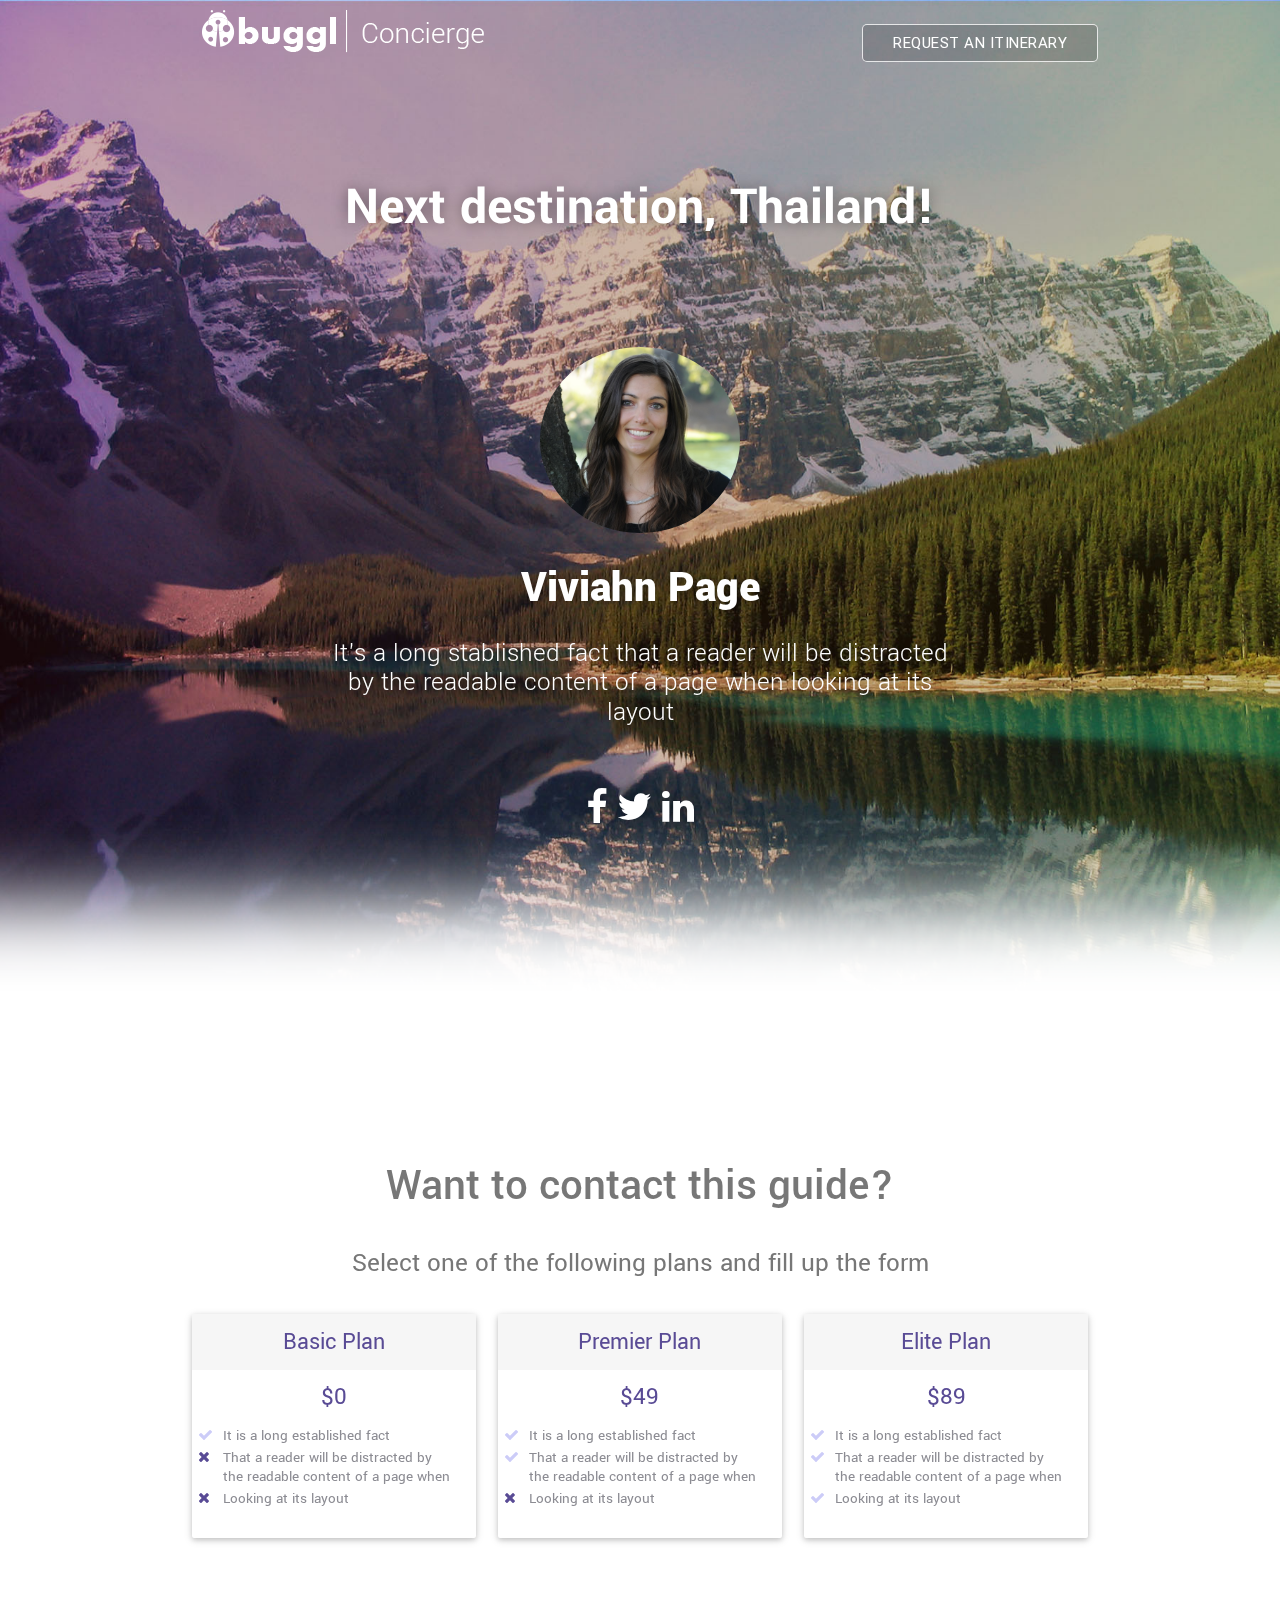
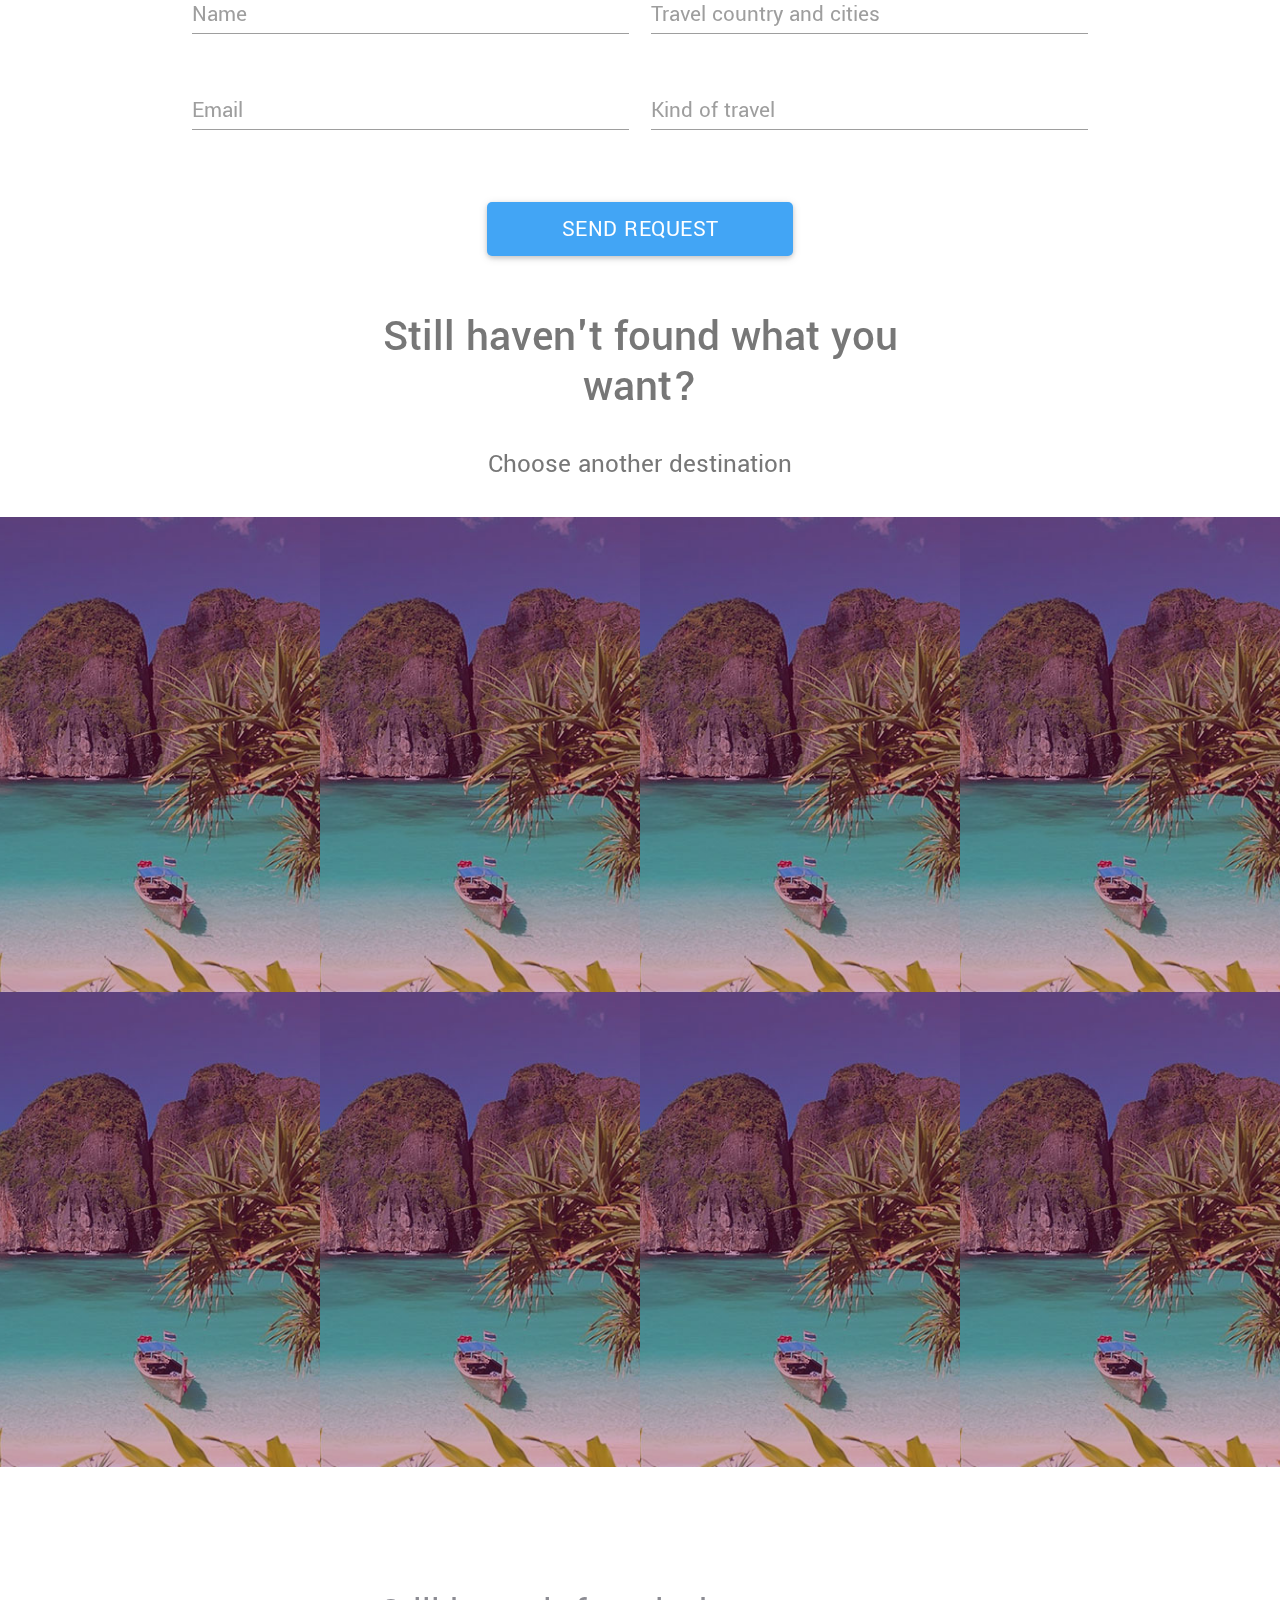
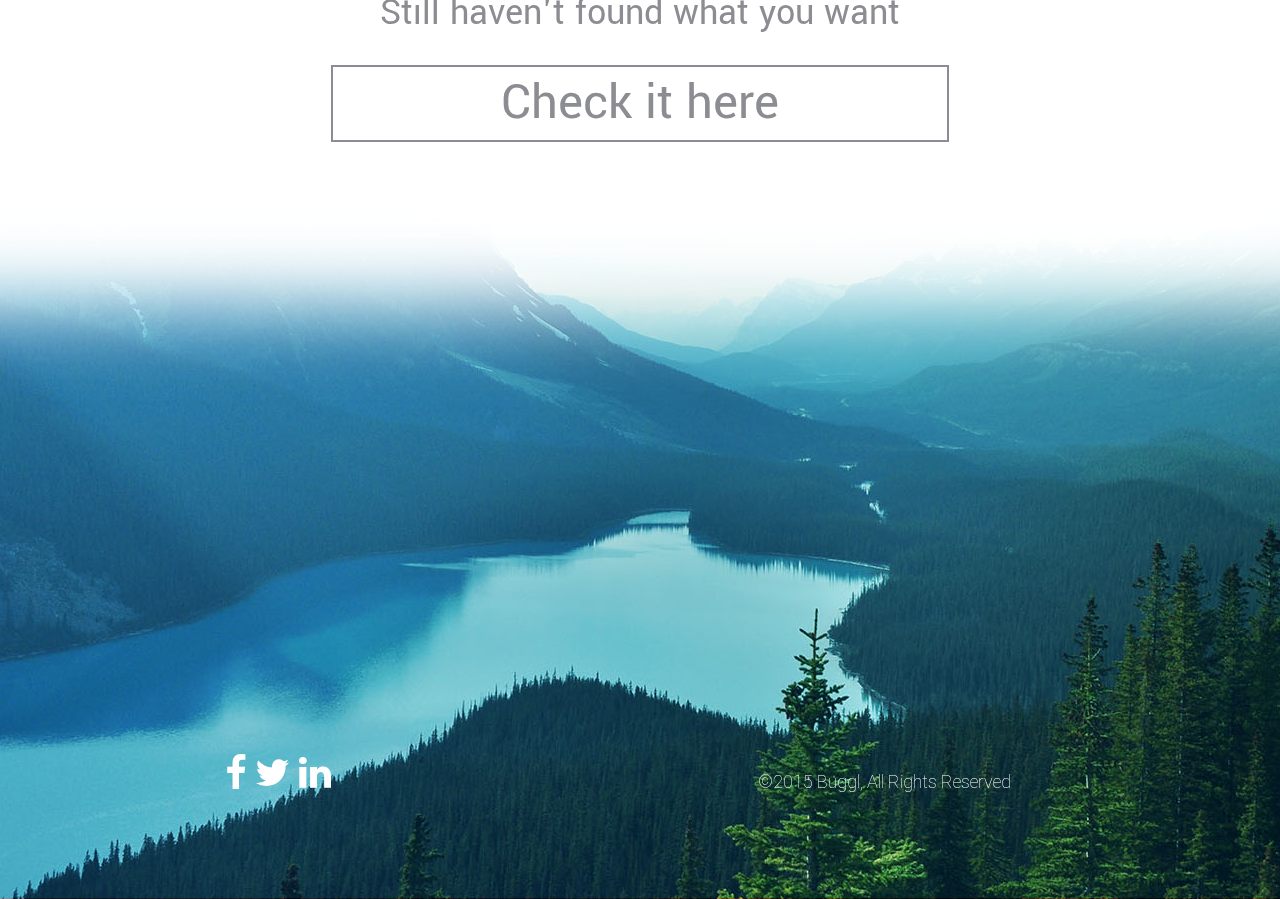
==== commit 879f16e0: "Concierge website templates finished (except for the destination problems) and working well with jav" ====
--- a/expert.html
+++ b/expert.html
@@ -1,9 +1,9 @@
 <!DOCTYPE html>
 <html>
     <head>
-
+        <title>Concierge - Expert</title>
         <meta http-equiv="Content-Type" content="text/html; charset=UTF-8"/>        
-
+        <meta name="author" content="Juan Sanchez">
         <!--Let browser know website is optimized for mobile-->
         <meta name="viewport" content="width=device-width, initial-scale=1, maximum-scale=1.0, user-scalable=no"/>
 
@@ -73,13 +73,9 @@
             </div>
             <!--Form-->
             <div class="container center">
-                <div id="errores">
-                </div>
-
-
                 <form id="buggl_form"><div class="row">
                         <!--Plan1-->
-                        <div class="col s4">
+                        <div class="col s12 m4">
                             <a href="#2-step-form" id="a-basic">
                                 <div class="card-panel unchecked">
                                     <input name="plan" type="radio" id="basic" value="basic"/>
@@ -117,7 +113,7 @@
                             </a>
                         </div>
                         <!--Plan2-->
-                        <div class="col s4">
+                        <div class="col s12 m4">
                             <a href="#2-step-form" id="a-premier">
                                 <div class="card-panel unchecked">
                                     <input name="plan" type="radio" id="premier" value="premier"/>
@@ -155,7 +151,7 @@
                             </a>
                         </div>
                         <!--Plan3-->
-                        <div class="col s4">
+                        <div class="col s12 m4">
                             <a href="#2-step-form" id="a-elite">
                                 <div class="card-panel unchecked">
                                     <input name="plan" type="radio" id="elite" value="elite"/>
@@ -192,6 +188,8 @@
                         </div>
                     </div>
                     <div id="2-step-form" class="row">
+                        <div class="col s12 center" id="errores">
+                        </div>
                         <div class="input-field col s12 m6">
                             <input id="name" name="name" type="text" class="validate">
                             <label for="last_name">Name</label>
@@ -247,7 +245,7 @@
         <div class="row blurred-box">
             <div class="col s12 l6 offset-l3  center container check-here">
                 <h2>Still haven't found what you want</h2>
-                <a><h3>Check it here</h3></a>
+                <a href="#"><h3>Check it here</h3></a>
             </div>
         </div>
         <!--Contenedor parallax 2-->
@@ -273,5 +271,8 @@
         <script src="js/radio.js"></script>
         <script src="js/expert.js"></script>
         <script src="js/radio.js"></script>
+        
+        
+        
     </body>
 </html>
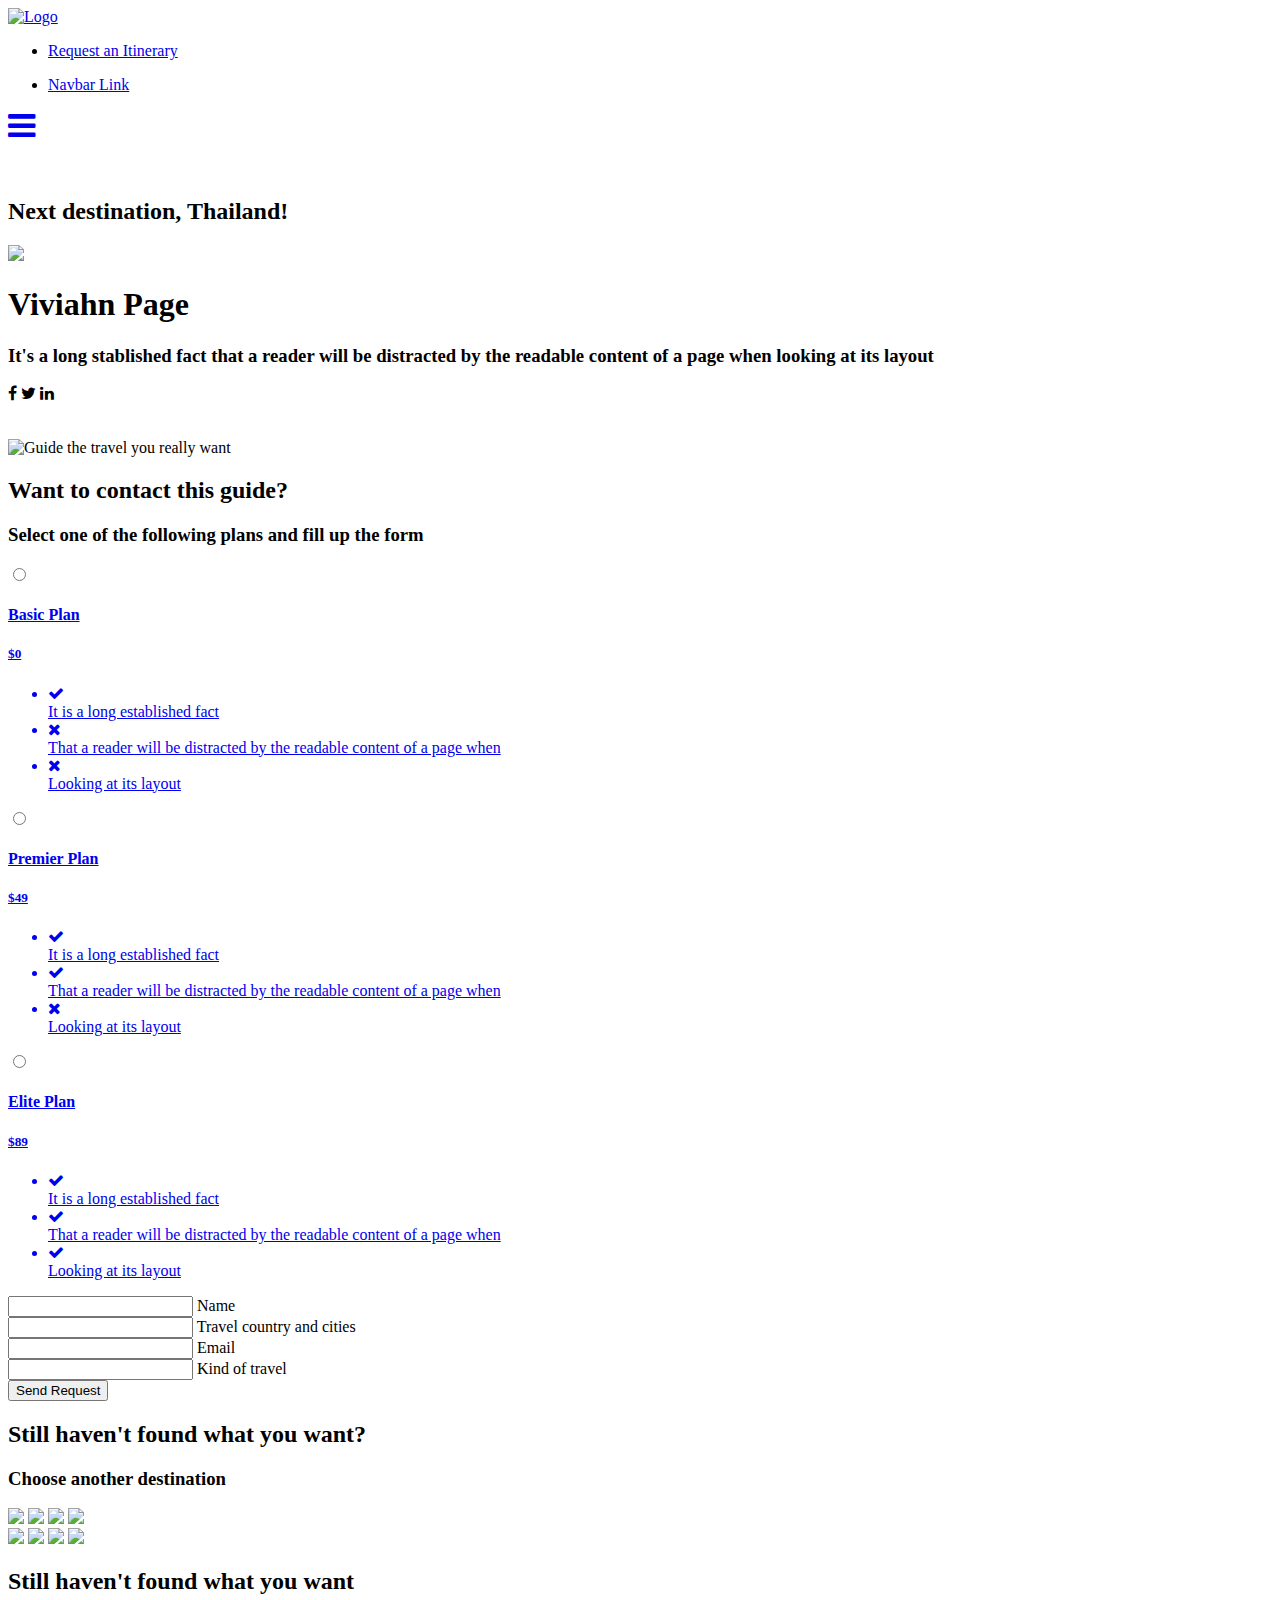
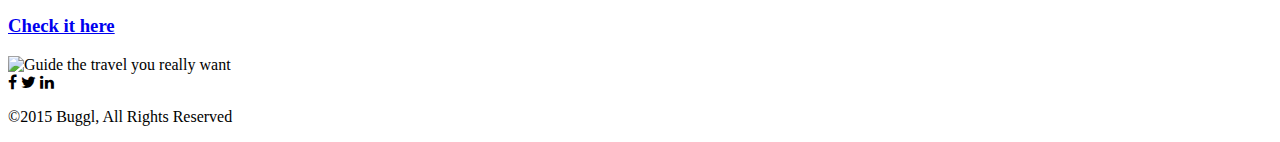
==== commit 2bf6e950: "server integration" ====
--- a/expert.html
+++ b/expert.html
@@ -13,17 +13,17 @@
         <link rel="stylesheet" href="https://maxcdn.bootstrapcdn.com/font-awesome/4.4.0/css/font-awesome.min.css">
 
         <!--Import materialize.css-->
-        <link href="css/materialize.css" type="text/css" rel="stylesheet" media="screen,projection"/>
-        <link href="css/style.css" type="text/css" rel="stylesheet" media="screen,projection"/>
-        <link href="css/buggl.css" type="text/css" rel="stylesheet" media="screen,projection"/>
-        <link href="css/expert.css" type="text/css" rel="stylesheet" media="screen,projection"/>
+        <link href="/css/materialize.css" type="text/css" rel="stylesheet" media="screen,projection"/>
+        <link href="/css/style.css" type="text/css" rel="stylesheet" media="screen,projection"/>
+        <link href="/css/buggl.css" type="text/css" rel="stylesheet" media="screen,projection"/>
+        <link href="/css/expert.css" type="text/css" rel="stylesheet" media="screen,projection"/>
 
     </head>
 
     <body>
         <nav class="transparente" id="barra"  role="navigation">
             <div class="nav-wrapper container">
-                <a id="logo-container" href="#" class="brand-logo"><img class="col s3" src="img/logo.png" alt="Logo"></a>
+                <a id="logo-container" href="#" class="brand-logo"><img class="col s3" src="/img/logo.png" alt="Logo"></a>
                 <ul class="right hide-on-med-and-down">
                     <li><a href="#"  class="btn waves-effect waves-light col s2 offset-s6"  id="btn-nav">Request an Itinerary</a></li>
                 </ul>
@@ -44,7 +44,7 @@
                             <h2 class="header col s12 light">Next destination, Thailand!</h2>                            
                         </div>
                         <div class="row">
-                            <img src="img/expert.fw.png" class="circle ">
+                            <img src="/img/expert.fw.png" class="circle ">
                         </div>
                         <h1>Viviahn Page</h1>
                         <div class="container">
@@ -61,7 +61,7 @@
                 </div>
             </div>
             <div class="border">
-                <div class="parallax "><img  src="img/header-expert-bg.jpg" alt="Guide the travel you really want"></div>
+                <div class="parallax "><img  src="/img/header-expert-bg.jpg" alt="Guide the travel you really want"></div>
             </div>
         </div>
 
@@ -229,16 +229,16 @@
 
         <div id="destinations" >
             <div id="first-row" class="row">
-                <img class="col s6 l3" src="img/cities.fw.png" />
-                <img class="col s6 l3" src="img/cities.fw.png" />
-                <img class="col s6 l3" src="img/cities.fw.png" />
-                <img class="col s6 l3" src="img/cities.fw.png" />
+                <img class="col s6 l3" src="/img/cities.fw.png" />
+                <img class="col s6 l3" src="/img/cities.fw.png" />
+                <img class="col s6 l3" src="/img/cities.fw.png" />
+                <img class="col s6 l3" src="/img/cities.fw.png" />
             </div>
             <div class="row">
-                <img class="col s6 l3" src="img/cities.fw.png" />
-                <img class="col s6 l3" src="img/cities.fw.png" />
-                <img class="col s6 l3" src="img/cities.fw.png" />
-                <img class="col s6 l3" src="img/cities.fw.png" />
+                <img class="col s6 l3" src="/img/cities.fw.png" />
+                <img class="col s6 l3" src="/img/cities.fw.png" />
+                <img class="col s6 l3" src="/img/cities.fw.png" />
+                <img class="col s6 l3" src="/img/cities.fw.png" />
             </div>
         </div>
         <!--informacion-->
@@ -251,7 +251,7 @@
         <!--Contenedor parallax 2-->
         <div id="footer-banner" class="parallax-container">
             <div class="border">
-                <div class="parallax "><img  src="img/footer.fw.png" alt="Guide the travel you really want"></div>
+                <div class="parallax "><img  src="/img/footer.fw.png" alt="Guide the travel you really want"></div>
             </div>
         </div>
         <div id="social-icons" class="row">
@@ -265,12 +265,12 @@
         </div>
 
         <script type="text/javascript" src="https://code.jquery.com/jquery-2.1.1.min.js"></script>
-        <script type="text/javascript" src="js/materialize.min.js"></script>
-        <script type="text/javascript" src="js/jquery.validate.js"></script>
-        <script src="js/init.js"></script>
-        <script src="js/radio.js"></script>
-        <script src="js/expert.js"></script>
-        <script src="js/radio.js"></script>
+        <script type="text/javascript" src="/js/materialize.min.js"></script>
+        <script type="text/javascript" src="/js/jquery.validate.js"></script>
+        <script src="/js/init.js"></script>
+        <script src="/js/radio.js"></script>
+        <script src="/js/expert.js"></script>
+        <script src="/js/radio.js"></script>
         
         
         
